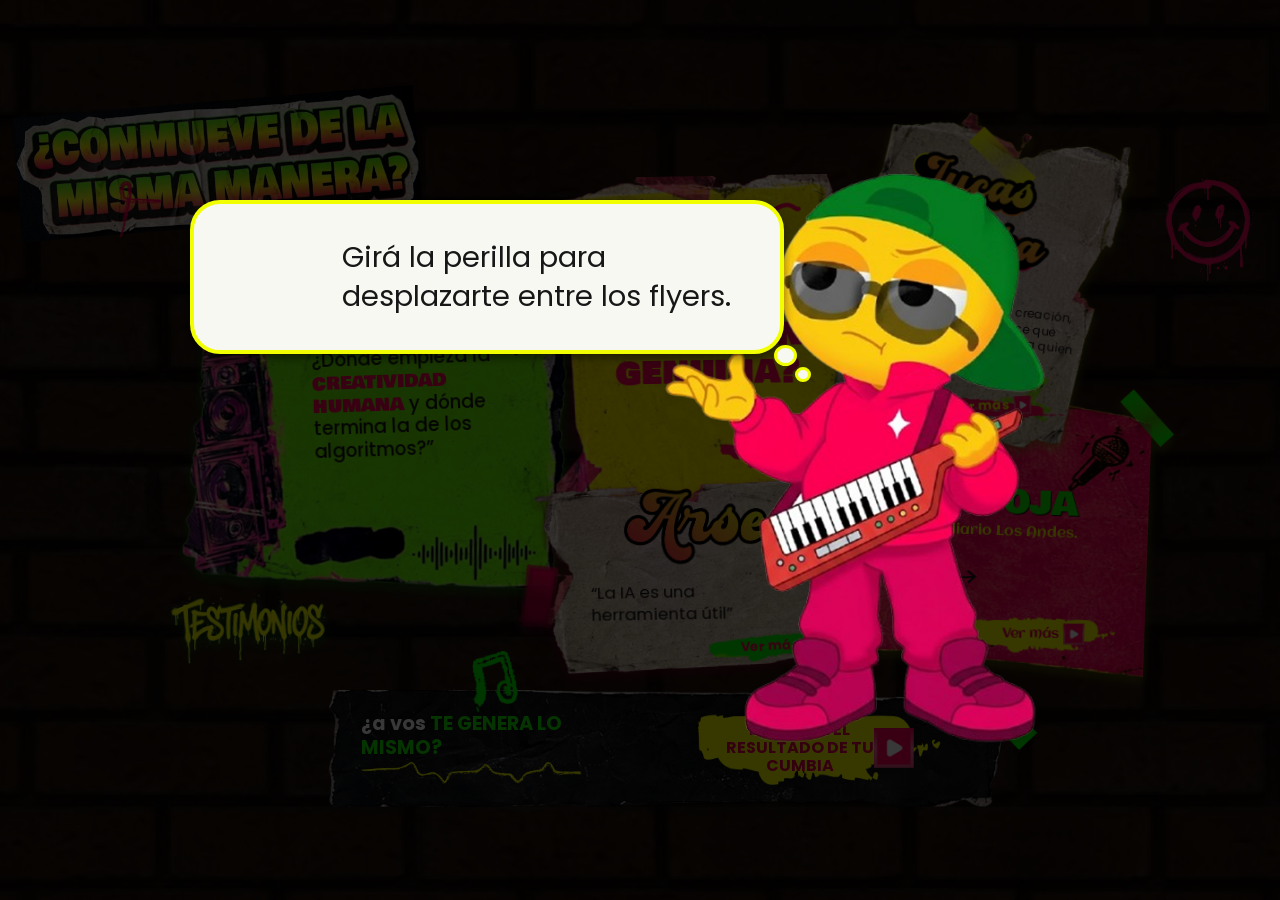
==== entrevistas.html @ f32a1027 "Update entrevistas.html" ====
<!DOCTYPE html>
<html lang="es">
<head>
    <meta charset="UTF-8">
    <meta name="viewport" content="width=device-width, initial-scale=1.0">
    <meta name="theme-color" content="#181413">
    <title>¿Conmueve de la misma manera? | Cumbia e IA</title>
    <link rel="preconnect" href="https://fonts.googleapis.com">
    <link rel="preconnect" href="https://fonts.gstatic.com" crossorigin>
    <link href="https://fonts.googleapis.com/css2?family=Aclonica&family=Bowlby+One&family=Bowlby+One+SC&family=Lobster&family=Poppins:wght@400;500;700&display=swap" rel="stylesheet">
    <link rel="stylesheet" href="entrevista.css?v=3">
</head>
<body>
    <main class="interviews">
        <header class="interviews__header">
            <img
                class="interviews__title"
                src="imagenes/titulo%20final.png"
                alt="¿Conmueve de la misma manera?"
            >
        </header>

        <section class="collage" aria-label="Testimonios y preguntas sobre la música creada con inteligencia artificial">
            <article class="paper paper--green">
                <h2 class="paper__eyebrow"><img class="paper__eyebrow-img" src="imagenes/testimonios.png" alt="Testimonios"></h2>
                <p class="paper__quote">
                    ¿Dónde empieza la <strong>creatividad humana</strong> y dónde termina la de los algoritmos?”
                </p>
            </article>

            <article class="paper paper--yellow" role="button" tabindex="0" aria-haspopup="dialog" aria-label="¿Emoción genuina?: ver más" data-perfil="perfil-emocion">
                <h2>¿Emoción genuina?</h2>
                <svg class="paper__squiggle" viewBox="0 0 220 24" preserveAspectRatio="none" aria-hidden="true"><path d="M3 15 C25 4 40 22 62 12 S100 6 120 14 S170 20 190 9 S212 12 217 10" fill="none" stroke="#ff0054" stroke-width="5" stroke-linecap="round"/><path d="M30 21 C80 16 130 22 180 17" fill="none" stroke="#ff0054" stroke-width="2.2" stroke-linecap="round" opacity=".75"/></svg>
                <span class="paper__tag">Ver más<img class="paper__tag-icon" src="imagenes/playok.png" alt=""></span>
            </article>

            <article class="paper paper--lucas" role="button" tabindex="0" aria-haspopup="dialog" aria-label="Lucas Murúa: ver más" data-perfil="perfil-lucas">
                <h2 class="paper__name"><img class="paper__name-img paper__name-img--lucas" src="imagenes/lucas%20murua.png" alt="Lucas Murúa"></h2>
                <p>
                    “La IA democratiza la creación, pero la sobreoferta hace que
                    valoremos mucho más a quien graba de verdad.”
                </p>
                <span class="paper__tag">Ver más<img class="paper__tag-icon" src="imagenes/playok.png" alt=""></span>
            </article>

            <article class="paper paper--pink" role="button" tabindex="0" aria-haspopup="dialog" aria-label="Paradoja: ver más" data-perfil="perfil-paradoja">
                <h2>paradoja</h2>
                <p>Según el diario <strong>Los Andes</strong>.</p>
                <svg class="paper__arrow" viewBox="0 0 60 22" aria-hidden="true"><path d="M2 12 C18 8 38 14 56 10 M47 3 L57 10 L48 18" fill="none" stroke="#111" stroke-width="2.6" stroke-linecap="round" stroke-linejoin="round"/></svg>
                <span class="paper__tag">Ver más<img class="paper__tag-icon" src="imagenes/playok.png" alt=""></span>
            </article>

            <article class="paper paper--arse" role="button" tabindex="0" aria-haspopup="dialog" aria-label="Arse: ver más" data-perfil="perfil-arse">
                <h2 class="paper__name"><img class="paper__name-img paper__name-img--arse" src="imagenes/arse.png" alt="Arse"></h2>
                <p>
                    “La IA es una herramienta útil”
                </p>
                <span class="paper__tag">Ver más<img class="paper__tag-icon" src="imagenes/playok.png" alt=""></span>
            </article>

            <img class="collage__doodle collage__doodle--ribbon" src="imagenes/mo%C3%B1o.png" alt="" aria-hidden="true">
            <img class="collage__doodle collage__doodle--star" src="imagenes/estrella%20entrevista.png" alt="" aria-hidden="true">
            <img class="collage__doodle collage__doodle--note" src="imagenes/musica.png" alt="" aria-hidden="true">
            <img class="collage__doodle collage__doodle--smile" src="imagenes/caritafeliz.png" alt="" aria-hidden="true">
        </section>

        <footer class="interviews__footer">
            <div class="interviews__prompt">
                <p class="interviews__question">
                    <span>¿A vos </span><span class="interviews__question-highlight">te genera lo mismo?</span>
                </p>
                <img class="interviews__line" src="imagenes/linea%20banner.png" alt="" aria-hidden="true">
            </div>
            <a class="interviews__listen" href="resultadocancion.html" aria-label="Escuchá el resultado de tu cumbia">
                Escuchá el resultado de tu cumbia
                <img class="interviews__listen-icon" src="imagenes/playok.png" alt="">
            </a>
        </footer>
    </main>

    <!-- Perfiles que se abren al apretar los carteles blancos -->
    <dialog class="profile profile--arse" id="perfil-arse" aria-labelledby="perfil-arse-titulo">
        <div class="profile__paper">
            <button class="profile__close" type="button" aria-label="Cerrar">✕</button>
            <svg class="profile__star" viewBox="0 0 150 150" aria-hidden="true"><path d="M76 6 L96 56 L146 60 L106 92 L122 144 L76 114 L30 144 L46 92 L4 60 L56 56 Z" fill="none" stroke="#5bff00" stroke-width="7" stroke-linejoin="round" stroke-linecap="round"/></svg>
            <header class="profile__head">
                <h2 id="perfil-arse-titulo"><svg class="profile__name" viewBox="0 0 380 150" role="img" aria-label="Arse">
                        <defs><linearGradient id="grad-arse" x1="0" y1="0" x2="1" y2="0"><stop offset="0" stop-color="#ff0054"/><stop offset=".5" stop-color="#ff7a1a"/><stop offset="1" stop-color="#ffe600"/></linearGradient></defs>
                        <g font-family="Lobster, cursive" font-size="128" text-anchor="middle" stroke-linejoin="round" stroke-linecap="round">
                            <text x="190" y="112" fill="#ff0054" stroke="#ff0054" stroke-width="28" transform="translate(0 4)">Arse</text>
                            <text x="190" y="112" fill="#111" stroke="#111" stroke-width="19">Arse</text>
                            <text x="190" y="112" fill="url(#grad-arse)">Arse</text>
                        </g>
                    </svg></h2>
                <span class="profile__tag">Productor de Khea</span>
            </header>
            <blockquote class="profile__quote">
                Si le pedís todo íntegro a la IA, es bastante<br class="profile__br"> difícil [...] pierde como alma en un punto
            </blockquote>
            <div class="profile__row">
                <figure class="profile__photo">
                    <img src="imagenes/productor_khea.png" alt="Arse, productor de Khea">
                </figure>
                <div class="profile__text">
                    <p>Arse considera que la IA es una <mark>herramienta útil</mark>, especialmente para explorar ideas y facilitar la comunicación entre artistas y productores.</p>
                    <p>También reconoce que una canción generada con IA puede emocionar, aunque lograrlo resulta <mark>más difícil</mark> cuando tanto la letra como la música se crean automáticamente.</p>
                </div>
            </div>
            <svg class="profile__line" viewBox="0 0 560 16" preserveAspectRatio="none" aria-hidden="true"><path d="M3 9 C70 3 130 13 210 7 S350 3 430 9 S520 6 557 5" fill="none" stroke="#ff0054" stroke-width="4.5" stroke-linecap="round"/><path d="M40 12 C150 8 260 14 380 10" fill="none" stroke="#ff0054" stroke-width="2" stroke-linecap="round" opacity=".7"/></svg>
            <p class="profile__closing">
                La intervención humana puede <strong class="profile__accent profile__accent--lg">marcar una diferencia:</strong>
                una letra escrita por una persona o una producción musical trabajada por alguien puede aportar aquello que hace que una canción conecte con quien la escucha.
            </p>
        </div>
    </dialog>

    <dialog class="profile profile--lucas" id="perfil-lucas" aria-labelledby="perfil-lucas-titulo">
        <div class="profile__paper">
            <button class="profile__close" type="button" aria-label="Cerrar">✕</button>
            <svg class="profile__star" viewBox="0 0 150 150" aria-hidden="true"><path d="M76 6 L96 56 L146 60 L106 92 L122 144 L76 114 L30 144 L46 92 L4 60 L56 56 Z" fill="none" stroke="#5bff00" stroke-width="7" stroke-linejoin="round" stroke-linecap="round"/></svg>
            <header class="profile__head">
                <h2 id="perfil-lucas-titulo"><svg class="profile__name" viewBox="0 0 780 150" role="img" aria-label="Lucas Murúa">
                        <defs><linearGradient id="grad-lucas" x1="0" y1="0" x2="1" y2="0"><stop offset="0" stop-color="#ff0054"/><stop offset=".5" stop-color="#ff7a1a"/><stop offset="1" stop-color="#ffe600"/></linearGradient></defs>
                        <g font-family="Lobster, cursive" font-size="116" text-anchor="middle" stroke-linejoin="round" stroke-linecap="round">
                            <text x="390" y="112" fill="#ff0054" stroke="#ff0054" stroke-width="28" transform="translate(0 4)">Lucas Murúa</text>
                            <text x="390" y="112" fill="#111" stroke="#111" stroke-width="19">Lucas Murúa</text>
                            <text x="390" y="112" fill="url(#grad-lucas)">Lucas Murúa</text>
                        </g>
                    </svg></h2>
                <span class="profile__tag">Productor de K4OS</span>
            </header>
            <blockquote class="profile__quote">
                Se debe usar como una herramienta<br class="profile__br"> y no como un reemplazo de nada.
            </blockquote>
            <div class="profile__row">
                <figure class="profile__photo">
                    <img src="imagenes/productorkoas.png" alt="Lucas Murúa, productor de K4OS">
                </figure>
                <div class="profile__text">
                    <p>Para Lucas, la IA puede facilitar la <mark>creación musical,</mark> pero todavía presenta <mark>patrones repetitivos</mark> que dificultan reproducir la singularidad humana.</p>
                    <p>Aunque democratiza el acceso a la producción, también puede generar una sobreoferta de canciones y hacer que se valore menos el trabajo detrás de cada producción.</p>
                </div>
            </div>
            <svg class="profile__line" viewBox="0 0 560 16" preserveAspectRatio="none" aria-hidden="true"><path d="M3 9 C70 3 130 13 210 7 S350 3 430 9 S520 6 557 5" fill="none" stroke="#ff0054" stroke-width="4.5" stroke-linecap="round"/><path d="M40 12 C150 8 260 14 380 10" fill="none" stroke="#ff0054" stroke-width="2" stroke-linecap="round" opacity=".7"/></svg>
            <p class="profile__closing">
                Lucas considera que las personas podrían volver a valorar lo artesanal: las voces, los instrumentos y el trabajo de quienes participan en la creación de una canción.
                La IA puede reproducir los rasgos sonoros de la cumbia, pero
                <strong class="profile__accent">¿alcanza con imitar un estilo para transmitir todo lo que hay detrás de él?</strong>
            </p>
        </div>
    </dialog>
    <dialog class="profile profile--emocion" id="perfil-emocion" aria-labelledby="perfil-emocion-titulo">
        <div class="profile__paper">
            <button class="profile__close" type="button" aria-label="Cerrar">✕</button>
            <figure class="profile__cutout">
                <img class="profile__cutout-pink" src="imagenes/manuel_cullen_rosa.png" alt="" aria-hidden="true">
                <img class="profile__cutout-photo" src="imagenes/manuel_cullen.png" alt="Manuel Cullen, delegado en ATE Cultura">
            </figure>
            <h2 class="profile__title" id="perfil-emocion-titulo">Manuel<br>Cullen</h2>
            <p class="profile__role">Delegado en ATE Cultura</p>
            <p class="profile__copy profile__copy--one">
                Aunque la IA puede imitar<br>
                estructuras musicales, él sugiere<br>
                que la <strong class="profile__pink">emoción genuina</strong> suele<br>
                estar ligada a la <span class="profile__underline">creación humana</span>
            </p>
            <p class="profile__copy profile__copy--two">
                El mismo, destaca una revalorización<br>
                significativa de la <strong class="profile__pink">música en vivo</strong>, ya<br>
                que representa un espacio donde la<br>
                inteligencia artificial <strong class="profile__no">NO</strong> puede competir.
            </p>
        </div>
    </dialog>

    <dialog class="profile profile--paradoja" id="perfil-paradoja" aria-labelledby="perfil-paradoja-titulo">
        <div class="profile__paper">
            <button class="profile__close" type="button" aria-label="Cerrar">✕</button>
            <h2 class="profile__title" id="perfil-paradoja-titulo">Los Andes</h2>
            <p class="profile__role"><em>Diario,</em> <strong>fundado en 1883 en Mendoza</strong></p>
            <p class="profile__copy profile__copy--one">
                Aunque la IA facilita<br>
                crear música, ya hay<br>
                <strong>más personas produciéndola</strong> que<br>
                oyentes interesados en descubrirla.
            </p>
            <p class="profile__copy profile__copy--two">
                Esto podría saturar las plataformas<br>
                con canciones <strong>pensadas para el<br>
                consumo rápido.</strong> Nunca hubo tanta<br>
                música disponible<br>
                y tan difícil fue encontrar<br>
                algo verdaderamente<br>
                personal.
            </p>
        </div>
    </dialog>

    <aside class="interviews-tutorial" id="interviews-tutorial" role="status" aria-live="polite">
        <div class="interviews-tutorial__content">
            <div class="interviews-tutorial__message">
                <img class="interviews-tutorial__knob" src="imagenes/perilla-tutorial.svg" alt="">
                <p>Girá la perilla para desplazarte entre los flyers.</p>
            </div>
            <img class="interviews-tutorial__character" src="imagenes/muneco%20tutorial%20nucleo1.png" alt="">
        </div>
    </aside>

      <script src="musica-fondo.js" defer></script>
      <script src="serial.js" defer></script>
    <script>
        // El botón del Arduino (ENTER) actúa como el botón "Escuchá el resultado de tu cumbia"
        const botonEscuchar = document.querySelector(".interviews__listen");
        botonEscuchar.href += window.location.search;

       // Potenciómetro: recorre las opciones. Botón play (ENTER): selecciona la resaltada
const opciones = [
    document.querySelector(".paper--yellow"),
    document.querySelector(".paper--lucas"),
    document.querySelector(".paper--pink"),
    document.querySelector(".paper--arse"),
    botonEscuchar
];
let opcionActual = -1;

function resaltar(indice) {
    opciones.forEach((el, i) => {
        // el botón del banner ya usa .is-active; los carteles usan .is-selected
        el.classList.toggle(el === botonEscuchar ? "is-active" : "is-selected", i === indice);
    });
    opcionActual = indice;
}

const perfilAbierto = () => document.querySelector("dialog.profile[open]");

// Tutorial inicial: mientras se ve, la perilla y el botón no hacen nada
const tutorial = document.querySelector("#interviews-tutorial");
const tutorialTerminado = () => tutorial.classList.contains("is-dismissed");
window.setTimeout(() => {
    tutorial.classList.add("is-dismissed");
    tutorial.setAttribute("aria-hidden", "true");
}, 6000);

document.addEventListener("potenciometro", (e) => {
    if (!tutorialTerminado()) return;
    if (perfilAbierto()) return; // con un perfil abierto el pote no hace nada
    const valor = e.detail;
    const ancho = 1024 / opciones.length;
    const zona = Math.min(opciones.length - 1, Math.floor(valor / ancho));

    if (opcionActual === -1) {
        resaltar(zona);
        return;
    }
    // Margen extra para que no parpadee entre dos opciones en el borde
    const centro = (opcionActual + 0.5) * ancho;
    if (Math.abs(valor - centro) > ancho / 2 + 20) resaltar(zona);
});

document.addEventListener("boton-arduino", () => {
    if (!tutorialTerminado()) return;
    const abierto = perfilAbierto();
    if (abierto) {
        abierto.close();
        return;
    }
    if (opcionActual === -1) return; // todavía no giró el pote

    const elegido = opciones[opcionActual];
    if (elegido === botonEscuchar) {
        setTimeout(() => {
            window.location.href = botonEscuchar.href;
        }, 300);
    } else {
        elegido.click(); // abre el perfil igual que un clic
    }
});

        // Al apretar los carteles blancos (Lucas y Arse) se abre su perfil completo
        document.querySelectorAll("[data-perfil]").forEach((cartel) => {
            const perfil = document.getElementById(cartel.dataset.perfil);
            const abrir = () => perfil.showModal();

            cartel.addEventListener("click", abrir);
            cartel.addEventListener("keydown", (e) => {
                if (e.key === "Enter" || e.key === " ") {
                    e.preventDefault();
                    abrir();
                }
            });
        });

        document.querySelectorAll("dialog.profile").forEach((perfil) => {
            // cerrar con la ✕ o tocando afuera del papel (Esc cierra solo)
            perfil.querySelector(".profile__close").addEventListener("click", () => perfil.close());
            perfil.addEventListener("click", (e) => {
                if (e.target === perfil) perfil.close();
            });
        });
    </script>
</body>
</html>
---- entrevista.css ----
/* Base y fondo de ladrillo */
:root {
    color-scheme: dark;
    font-family: "Poppins", Arial, sans-serif;
    background: #181413;
    color: #171313;
    font-synthesis: none;
    text-rendering: optimizeLegibility;
}

* {
    box-sizing: border-box;
}

body {
    display: grid;
    place-items: center;
    min-width: 320px;
    min-height: 100svh;
    margin: 0;
    overflow-x: hidden;
    background:
        linear-gradient(rgb(0 0 0 / 76%), rgb(0 0 0 / 76%)),
        url("imagenes/fondo%20entrevistas.png") center / cover fixed;
}

/*
  Escenario horizontal de 1100 x 640 "u".
  Todo se mide en u, y u se calcula con el ancho Y el alto de la ventana,
  así la página completa entra en una sola pantalla sin hacer scroll.
*/
:root {
    --u0: min(calc((100vw - 24px) / 1100), calc(100svh / 640), 1.7px);
    --u: var(--u0);
}

.interviews {
    position: relative;
    width: calc(var(--u) * 1100);
    height: calc(var(--u) * 640);
    margin: 0;
    padding: 0;
}

.interviews__header {
    position: absolute;
    left: 0;
    top: 0;
    margin: 0;
}

.interviews__title {
    display: block;
    width: calc(var(--u) * 360);
    height: auto;
}

/* Collage de testimonios en papeles ilustrados */
.collage {
    position: absolute;
    inset: 0;
}

/* En escritorio el collage se mide en una unidad 12% más chica, así toda la
   composición (carteles pegados) entra en la pantalla junto al banner. */
@media (min-width: 701px) {
    .collage {
        --u: calc(var(--u0) * 0.84);
    }
}

.paper {
    position: absolute;
    display: flex;
    flex-direction: column;
    min-width: 0;
    background-position: center;
    background-repeat: no-repeat;
    background-size: 100% 100%;
    filter: drop-shadow(0 5px 5px rgb(0 0 0 / 35%));
}

.paper h2 {
    margin: 0 0 calc(var(--u) * 8);
    font-family: "Bowlby One SC", Impact, sans-serif;
    font-size: calc(var(--u) * 25);
    font-weight: 400;
    line-height: 1.05;
}

.paper p {
    margin: 0 0 calc(var(--u) * 8);
    font-size: calc(var(--u) * 15);
    font-weight: 400;
    line-height: 1.3;
}

.paper p:last-child {
    margin-bottom: 0;
}

.paper strong {
    font-weight: 400;
}

/* Cintas adhesivas (pseudo-elementos, no tocan el HTML) */
.paper::before,
.paper::after {
    content: none;
    position: absolute;
    background-repeat: no-repeat;
    background-size: 100% 100%;
    pointer-events: none;
}

/* Verde: testimonios */
.paper--green {
    z-index: 1;
    left: calc(var(--u) * 142);
    top: calc(var(--u) * 175);
    width: calc(var(--u) * 480);
    height: calc(var(--u) * 385);
    padding: calc(var(--u) * 100) calc(var(--u) * 74) calc(var(--u) * 81) calc(var(--u) * 173);
    background-image: url("imagenes/papel%20verde.png");
    transform: rotate(-2deg);
}

.paper--green .paper__quote {
    font-size: calc(var(--u) * 19.5);
    font-weight: 500;
    line-height: 1.22;
    color: #151515;
}

.paper--green strong {
    font-family: "Bowlby One SC", Impact, sans-serif;
    color: #ff0054;
    text-transform: uppercase;
    font-size: 0.95em;
}

.paper--green .paper__eyebrow {
    position: absolute;
    top: calc(var(--u) * 335);
    left: calc(var(--u) * 4);
    margin: 0;
    line-height: 0;
    transform: rotate(-2deg);
    transform-origin: left top;
}

.paper__eyebrow-img {
    display: block;
    width: calc(var(--u) * 185);
    max-width: none;
    height: auto;
}

/* Amarillo: emoción genuina */
.paper--yellow {
    z-index: 2;
    left: calc(var(--u) * 565);
    top: calc(var(--u) * 95);
    width: calc(var(--u) * 320);
    height: calc(var(--u) * 370);
    padding: calc(var(--u) * 46) calc(var(--u) * 38) calc(var(--u) * 20) calc(var(--u) * 32);
    background-image: url("imagenes/papel%20amarrillo.png");
    transform: rotate(-1deg);
}

.paper--yellow h2 {
    color: #ff0054;
    font-size: calc(var(--u) * 29);
}

.paper--yellow p {
    font-size: calc(var(--u) * 16.5);
    font-weight: 500;
    color: #151515;
}

/* Gris: Lucas Murúa */
.paper--lucas {
    z-index: 3;
    left: calc(var(--u) * 10);
    top: calc(var(--u) * 300);
    width: calc(var(--u) * 340);
    height: calc(var(--u) * 305);
    align-items: center;
    padding: calc(var(--u) * 53) calc(var(--u) * 65) calc(var(--u) * 38) calc(var(--u) * 71);
    background-image: url("imagenes/papel%20blanco.png");
    text-align: center;
    transform: rotate(-4deg);
}

.paper--lucas::before {
    content: "";
    top: calc(var(--u) * 9);
    left: calc(var(--u) * 228);
    width: calc(var(--u) * 70);
    height: calc(var(--u) * 70);
    background-image: url("imagenes/pegatina%20amarrilla.png");
}

.paper--lucas p {
    font-size: calc(var(--u) * 14);
    line-height: 1.25;
    color: #151515;
    transform: rotate(8deg);
    transform-origin: center;
}

/* Nombres ilustrados (imágenes con letra cursiva anaranjada) */
.paper .paper__name {
    margin: 0 0 calc(var(--u) * 6);
    line-height: 0;
    text-align: center;
}

.paper__name-img {
    display: block;
    max-width: none;
    height: auto;
    margin-inline: auto;
}

.paper__name-img--lucas {
    width: calc(var(--u) * 157);
    margin-top: calc(var(--u) * -14);
    margin-bottom: calc(var(--u) * -9);
}

.paper__name-img--arse {
    width: calc(var(--u) * 240);
    margin-top: calc(var(--u) * -7);
    margin-bottom: calc(var(--u) * -32);
}

/* Etiqueta verde ("Ver más") */
.paper__tag {
    align-self: center;
    margin-top: auto;
    display: flex;
    align-items: center;
    justify-content: center;
    gap: calc(var(--u) * 4);
    width: calc(var(--u) * 112);
    aspect-ratio: 135 / 41;
    padding: 0 0 calc(var(--u) * 2);
    background: url("[data-uri]") center / 100% 100% no-repeat;
    color: #f1ff00;
    font-size: calc(var(--u) * 11.5);
    font-weight: 700;
    line-height: 1;
    white-space: nowrap;
    transform: rotate(-2deg);
}

.paper__tag-icon {
    display: block;
    width: calc(var(--u) * 18);
    height: auto;
}

/* Lucas: pincelada rosa */
.paper--lucas .paper__tag {
    background-image: url("[data-uri]");
    color: #f1ff00;
    width: calc(var(--u) * 128);
    font-size: calc(var(--u) * 13);
}

/* Arse: pincelada verde */
.paper--arse .paper__tag {
    width: calc(var(--u) * 172);
    aspect-ratio: 139 / 29;
    background-image: url("[data-uri]");
    color: #ff0054;
    font-size: calc(var(--u) * 13);
}

/* Rosa: la paradoja */
.paper--pink {
    z-index: 2;
    left: calc(var(--u) * 870);
    top: calc(var(--u) * 270);
    width: calc(var(--u) * 315);
    height: calc(var(--u) * 355);
    padding: calc(var(--u) * 52) calc(var(--u) * 31) calc(var(--u) * 35) calc(var(--u) * 31);
    background-image: url("imagenes/papel%20rosa.png");
    color: #f1ff00;
    font-family: "Aclonica", sans-serif;
    font-weight: 400;
    transform: rotate(2deg);
}

.paper--pink::before {
    content: "";
    top: calc(var(--u) * 14);
    right: calc(var(--u) * -24);
    width: calc(var(--u) * 58);
    height: calc(var(--u) * 58);
    background-image: url("imagenes/pegatina%20verde.png");
}

.paper--pink h2 {
    margin-bottom: calc(var(--u) * 4);
    color: #16ed00;
    font-size: calc(var(--u) * 26);
    white-space: nowrap;
    text-transform: uppercase;
    text-shadow: calc(var(--u) * 1.5) calc(var(--u) * 1.5) #111;
}

.paper--pink p {
    margin-bottom: calc(var(--u) * 6);
    font-size: calc(var(--u) * 16);
    line-height: 1.22;
}

/* Gris ancho: Arse */
.paper--arse {
    z-index: 3;
    left: calc(var(--u) * 540);
    top: calc(var(--u) * 405);
    width: calc(var(--u) * 356);
    height: calc(var(--u) * 225);
    align-items: center;
    padding: calc(var(--u) * 28) calc(var(--u) * 70) calc(var(--u) * 36);
    background-image: url("imagenes/fondo%20entrevista.png");
    text-align: center;
    transform: rotate(-1deg);
}

.paper--arse::before,
.paper--arse::after {
    content: "";
    width: calc(var(--u) * 30);
    height: calc(var(--u) * 48);
    background-image: url("imagenes/pegatina%20rosa.png");
}

.paper--arse::before {
    left: calc(var(--u) * 3);
    top: calc(var(--u) * 80);
    transform: rotate(-8deg);
}

.paper--arse::after {
    right: calc(var(--u) * 9);
    bottom: calc(var(--u) * 16);
    transform: rotate(40deg);
}

.paper--arse p {
    font-size: calc(var(--u) * 15.5);
    color: #151515;
}

/* Garabatos decorativos */
.collage__doodle {
    position: absolute;
    z-index: 4;
    height: auto;
    pointer-events: none;
}

.collage__doodle--ribbon {
    left: calc(var(--u) * 112);
    top: calc(var(--u) * 100);
    width: calc(var(--u) * 44);
}

.collage__doodle--star {
    left: calc(var(--u) * 477);
    top: calc(var(--u) * 120);
    width: calc(var(--u) * 58);
}

.collage__doodle--note {
    left: calc(var(--u) * 480);
    top: calc(var(--u) * 590);
    width: calc(var(--u) * 48);
}

.collage__doodle--smile {
    left: calc(var(--u) * 1200);
    top: calc(var(--u) * 95);
    width: calc(var(--u) * 96);
}

/* Llamado a escuchar la cumbia y enlace para volver */
.interviews__footer {
    position: absolute;
    left: calc(var(--u) * 270);
    top: calc(var(--u) * 530);
    display: flex;
    align-items: center;
    justify-content: space-between;
    gap: calc(var(--u) * 30);
    width: calc(var(--u) * 610);
    aspect-ratio: 817 / 137;
    margin: 0;
    padding: 0 calc(var(--u) * 66) 0 calc(var(--u) * 36);
    background: url("imagenes/banner%20entrevista.png") center / 100% 100% no-repeat;
    color: #fff;
}

.interviews__footer::after {
    content: "";
    position: absolute;
    top: -14%;
    right: -3%;
    width: 11%;
    aspect-ratio: 1;
    background: url("imagenes/pegatina%20verde.png") center / 100% 100% no-repeat;
    pointer-events: none;
}

.interviews__question {
    margin: 0;
    font-family: "Poppins", Arial, sans-serif;
    font-size: calc(var(--u) * 17);
    font-weight: 700;
    line-height: 1.2;
    text-transform: uppercase;
}

.interviews__question > span:first-child {
    text-transform: lowercase;
}

.interviews__prompt {
    flex: 0 0 38%;
}

.interviews__line {
    display: block;
    width: 100%;
    height: auto;
    margin-top: calc(var(--u) * 3);
}

.interviews__question-highlight {
    color: #16ed00;
}

.interviews__listen {
    display: inline-flex;
    flex: 0 0 42%;
    align-items: center;
    justify-content: center;
    min-height: calc(var(--u) * 58);
    padding: calc(var(--u) * 8) calc(var(--u) * 24);
    background: url("imagenes/nube%20amarrilla.png") center / 100% 100% no-repeat;
    color: #ed004c;
    font-family: "Poppins", Arial, sans-serif;
    font-size: calc(var(--u) * 14);
    font-weight: 700;
    line-height: 1.15;
    text-align: center;
    text-decoration: none;
    text-transform: uppercase;
    transition: transform 150ms ease, filter 150ms ease;
}

.interviews__listen-icon {
    display: block;
    width: calc(var(--u) * 35);
    height: auto;
    left: calc(var(--u) * -8);
}

.interviews__listen:hover,
.interviews__listen:focus-visible {
    background-image: url("imagenes/nube%20rosa.png");
    color: #fff200;
    filter: brightness(1.08);
    transform: scale(1.04);
}

.interviews__listen:active {
    background-image: url("imagenes/nube%20rosa.png");
}

.interviews__listen:focus-visible,
.interviews__navigation a:focus-visible {
    outline: 3px solid #fff;
    outline-offset: 4px;
}

.interviews__navigation {
    margin-top: 18px;
    text-align: center;
}

.interviews__navigation a {
    color: #fff;
    font-size: 0.85rem;
    text-decoration-color: #16ed00;
    text-underline-offset: 4px;
}

/*
  Efecto "foco": al pasar el mouse por un cartel (o por el botón del banner)
  ese cartel se ve a todo color, con brillo y un poquito más grande, y los demás
  quedan oscurecidos (sin perder el color). La estructura pegada del collage no cambia.
  El botón del Arduino activa el mismo efecto con la clase .is-active.

  Todos los filtros usan la MISMA lista de funciones, así la transición es suave.
*/
.paper {
    --glow-color: transparent;
    --glow-size: 0;
    --dim: 1;
    --lift: 1;
    z-index: var(--z, 1);
    scale: calc(var(--lift) * var(--grow, 1));
    filter:
        drop-shadow(0 5px 5px rgb(0 0 0 / 35%))
        drop-shadow(0 0 calc(var(--u) * var(--glow-size)) var(--glow-color))
        brightness(var(--dim))
        saturate(1);
    transition: filter 220ms ease, scale 220ms ease;
}

.interviews__footer {
    transition: filter 220ms ease;
}

/* Cada cartel guarda su capa original y su color de brillo */
.paper--green  { --z: 1; --glow-color: rgb(22 237 0 / 85%); }
.paper--yellow { --z: 2; }
.paper--pink   { --z: 2; }
.paper--lucas  { --z: 3; --glow-color: rgb(240 255 0 / 90%); }
.paper--arse   { --z: 3; --glow-color: rgb(255 0 84 / 85%); }

/* Estado "enfocado": a todo color + brillo + un poco más grande, por encima de los demás */

.paper:not(.paper--green):is(:hover, :focus-visible, .is-selected) {
    z-index: 6;
    --glow-size: 16;
    --lift: 1.03;
    --dim: 1.05;
    outline: none;
}

/* Estado "apagado": se oscurece pero conserva el color */
.interviews:has(.paper:not(.paper--green):is(:hover, :focus-visible, .is-selected)) .paper:not(:is(:hover, :focus-visible, .is-selected)),
.interviews:has(.paper:not(.paper--green):is(:hover, :focus-visible, .is-selected)) .paper--green,
.interviews:has(.interviews__listen.is-active) .paper {
    --glow-size: 0;
    --lift: 1;
    --dim: 0.42;
}

.interviews__listen.is-active {
    background-image: url("imagenes/nube%20rosa.png");
    color: #fff200;
    filter: brightness(1.08);
    transform: scale(1.04);
}

@media (hover: hover) {
    .interviews:has(.paper:not(.paper--green):hover) .interviews__footer {
        filter: brightness(0.42);
    }

    .interviews:has(.interviews__listen:hover) .paper {
        --glow-size: 0;
        --lift: 1;
        --dim: 0.42;
    }
}
.interviews:has(.paper.is-selected) .interviews__footer {
    filter: brightness(0.42);
}
/* ============================================================
   Perfiles ampliados: se abren al apretar Lucas Murúa o Arse
   (<dialog class="profile">). Se miden en la unidad --m.
   ============================================================ */
.paper--lucas,
.paper--arse {
    cursor: pointer;
}

.profile {
    --m: min(calc((100vw - 24px) / 840), calc((100svh - 24px) / 620), 1.7px);
    --fs: 16;
    position: fixed;
    inset: 0;
    width: 100%;
    height: 100%;
    max-width: none;
    max-height: none;
    margin: 0;
    padding: 0;
    border: 0;
    background: transparent;
    color: #151515;
    font-family: "Poppins", Arial, sans-serif;
    overflow: auto;
}

.profile[open] {
    display: grid;
    place-items: center;
}

.profile::backdrop {
    background: rgb(0 0 0 / 62%);
}

.profile--lucas {
    --fs: 15;
}

.profile__paper {
    position: relative;
    width: calc(var(--m) * 800);
    min-height: calc(var(--m) * 590);
    padding: calc(var(--m) * 54) calc(var(--m) * 98) calc(var(--m) * 56);
    background: url("imagenes/fondo%20entrevista.png") center / 100% 100% no-repeat;
    filter: drop-shadow(0 10px 22px rgb(0 0 0 / 55%));
    transform: rotate(-0.6deg);
    animation: profile-in 220ms ease-out;
}

/* Pegatinas rosas en los bordes */
.profile__paper::before,
.profile__paper::after {
    content: "";
    position: absolute;
    background: url("imagenes/pegatina%20rosa.png") center / 100% 100% no-repeat;
    pointer-events: none;
}

.profile__paper::before {
    left: calc(var(--m) * -14);
    top: calc(var(--m) * 330);
    width: calc(var(--m) * 40);
    height: calc(var(--m) * 64);
    transform: rotate(-8deg);
}

.profile__paper::after {
    right: calc(var(--m) * 26);
    bottom: calc(var(--m) * -16);
    width: calc(var(--m) * 40);
    height: calc(var(--m) * 64);
    transform: rotate(40deg);
}

.profile__star {
    position: absolute;
    top: calc(var(--m) * 4);
    right: calc(var(--m) * 72);
    width: calc(var(--m) * 110);
    height: auto;
    transform: rotate(14deg);
    pointer-events: none;
}

.profile--arse .profile__paper,
.profile--lucas .profile__paper {
    background-size: 140% 200%;
    background-position: left center;
}

@media (min-width: 701px) {
    .profile--arse .profile__paper,
    .profile--lucas .profile__paper {
        width: min(calc(var(--m) * 880), calc(100vw - 30px));
    }
}

.profile--arse .profile__star,
.profile--lucas .profile__star {
    display: none;
}

.profile__close {
    position: absolute;
    z-index: 3;
    top: calc(var(--m) * 20);
    right: calc(var(--m) * 26);
    display: grid;
    place-items: center;
    width: calc(var(--m) * 36);
    height: calc(var(--m) * 36);
    padding: 0;
    border: calc(var(--m) * 3) solid #151515;
    border-radius: 50%;
    background: #ff0054;
    color: #fff;
    font-family: "Poppins", Arial, sans-serif;
    font-size: calc(var(--m) * 16);
    font-weight: 700;
    line-height: 1;
    cursor: pointer;
    transition: transform 150ms ease, background 150ms ease;
}

.profile__close:hover,
.profile__close:focus-visible {
    background: #16ed00;
    color: #151515;
    transform: scale(1.1) rotate(8deg);
    outline: none;
}

/* Nombre ilustrado + etiqueta "Productor de ..." */
.profile__head {
    position: relative;
    display: flex;
    justify-content: center;
    margin: 0 0 calc(var(--m) * 16);
}

.profile__head h2 {
    margin: 0;
    line-height: 0;
}

.profile__name {
    display: block;
    height: auto;
    max-width: none;
    overflow: visible;
}

.profile--arse .profile__name {
    width: calc(var(--m) * 360);
}

.profile--lucas .profile__name {
    width: calc(var(--m) * 680);
    margin-inline: calc(var(--m) * -40);
}

.profile__tag {
    position: absolute;
    padding: calc(var(--m) * 1) calc(var(--m) * 9);
    background: #f1ff00;
    color: #e60047;
    font-size: calc(var(--m) * 14.5);
    font-weight: 700;
    line-height: 1.35;
    white-space: nowrap;
    transform: rotate(-1.5deg);
}

.profile--arse .profile__tag {
    right: 0;
    bottom: calc(var(--m) * 14);
}

.profile--lucas .profile__tag {
    right: calc(var(--m) * -40);
    bottom: calc(var(--m) * -10);
}

/* Cita con comillas rosas */
.profile__quote {
    position: relative;
    width: fit-content;
    max-width: 100%;
    margin: 0 auto calc(var(--m) * 16);
    font-size: calc(var(--m) * 19.5);
    font-style: italic;
    font-weight: 700;
    line-height: 1.25;
    text-align: center;
}

.profile--lucas .profile__quote {
    max-width: none;
    margin-top: calc(var(--m) * 22);
}

.profile--arse .profile__quote {
    max-width: none;
}

.profile__quote::before,
.profile__quote::after {
    position: absolute;
    color: #ff0054;
    font-size: calc(var(--m) * 50);
    font-style: italic;
    font-weight: 800;
    line-height: 1;
}

.profile__quote::before {
    content: "\201C";
    left: calc(var(--m) * -28);
    top: calc(var(--m) * -4);
}

.profile__quote::after {
    content: "\201D";
    right: calc(var(--m) * -28);
    bottom: calc(var(--m) * -30);
}

/* Foto redonda con aro rosa + texto */
.profile__row {
    display: flex;
    align-items: center;
    gap: calc(var(--m) * 26);
    margin-top: calc(var(--m) * 14);
}

.profile__photo {
    position: relative;
    flex: none;
    width: calc(var(--m) * 146);
    aspect-ratio: 1;
    margin: 0;
}

.profile__photo::before {
    content: "";
    position: absolute;
    left: calc(var(--m) * -7);
    bottom: calc(var(--m) * -7);
    width: 100%;
    height: 100%;
    border-radius: 50%;
    background: #ff0054;
}

.profile__photo img {
    position: relative;
    display: block;
    width: 100%;
    height: 100%;
    border-radius: 50%;
    object-fit: cover;
}

.profile__text {
    flex: 1;
    min-width: 0;
}

.profile__text p {
    margin: 0 0 calc(var(--m) * 16);
    font-size: calc(var(--m) * var(--fs));
    font-weight: 400;
    line-height: 1.4;
}

.profile__text p:last-child {
    margin-bottom: 0;
}

.profile mark {
    padding: 0 calc(var(--m) * 3);
    background: #f1ff00;
    color: #151515;
    font-weight: 600;
}

.profile__line {
    display: block;
    width: calc(var(--m) * 540);
    height: calc(var(--m) * 14);
    margin: calc(var(--m) * 18) auto calc(var(--m) * 16);
}

.profile__closing {
    margin: 0 calc(var(--m) * -18);
    font-size: calc(var(--m) * var(--fs));
    line-height: 1.5;
}

.profile__accent {
    color: #ff0054;
    font-weight: 600;
}

.profile__accent--lg {
    font-size: 1.4em;
    line-height: 1;
}

.profile--lucas .profile__accent {
    font-size: 1.12em;
    font-weight: 700;
}

@keyframes profile-in {
    from {
        opacity: 0;
        transform: scale(0.93) rotate(-1.4deg);
    }
}

/* Celular: el perfil ocupa el ancho y se desplaza hacia abajo */
@media (max-width: 700px) {
    .profile {
        --m: 1px;
        --fs: 15;
    }

    .profile[open] {
        display: block;
        padding: 14px 10px 30px;
    }

    .profile__paper {
        width: 100%;
        min-height: 0;
        padding: 64px 28px 54px;
        transform: none;
    }

    .profile--arse .profile__name {
        width: 240px;
    }

    .profile--lucas .profile__name {
        width: 100%;
        max-width: 420px;
        margin-inline: 0;
    }

    .profile__br {
        display: none;
    }

    .profile__tag {
        position: static;
        align-self: center;
    }

    .profile__head {
        flex-direction: column;
        align-items: center;
        gap: 8px;
    }

    .profile__quote,
    .profile--lucas .profile__quote,
    .profile--arse .profile__quote {
        max-width: 92%;
        font-size: 17px;
    }

    .profile__row {
        flex-direction: column;
        gap: 22px;
    }

    .profile__photo {
        width: 130px;
    }

    .profile__line {
        width: 100%;
    }

    .profile__closing {
        margin: 0;
    }

    .profile__star {
        width: 80px;
    }
}

@media (prefers-reduced-motion: reduce) {
    .profile__paper {
        animation: none;
    }
}

/* Orden vertical en pantallas angostas (celular): ahí sí se puede hacer scroll */
@media (max-width: 700px) {
    :root {
        --u: 1.5px;
    }

    body {
        display: block;
    }

    .interviews {
        width: auto;
        height: auto;
        padding: 22px 18px;
    }

    .interviews__header {
        position: static;
    }

    .interviews__title {
        width: min(88%, 430px);
        margin: 0 auto;
    }

    .collage {
        position: relative;
        inset: auto;
        display: grid;
        grid-template-columns: minmax(0, 1fr);
        gap: 12px;
        width: min(100%, 440px);
        margin: 0 auto;
    }

    .paper--green,
    .paper--yellow,
    .paper--lucas,
    .paper--pink,
    .paper--arse {
        position: relative;
        left: auto;
        top: auto;
        width: min(100%, 390px);
        height: auto;
        min-height: 250px;
        margin: 0 auto;
        padding: 46px 42px;
    }

    .paper--green {
        min-height: 280px;
        margin-bottom: 36px;
        padding: 94px 36px 35px 102px;
    }

    .paper--yellow {
        min-height: 330px;
        padding: 52px 42px;
    }

    .paper--pink {
        min-height: 310px;
        padding: 46px 48px;
    }

    .paper--lucas {
        min-height: 240px;
        padding: 66px 62px 40px;
    }

    .paper--lucas::before {
        top: -6px;
        left: auto;
        right: 36px;
    }

    .paper--arse {
        min-height: 240px;
        padding: 56px 56px 40px;
    }

    .paper h2 {
        font-size: clamp(1.35rem, 5.8vw, 1.8rem);
    }

    .paper p,
    .paper--green .paper__quote,
    .paper--yellow p,
    .paper--lucas p,
    .paper--pink p,
    .paper--arse p {
        font-size: clamp(0.85rem, 3.5vw, 1rem);
    }

    .paper__tag {
        font-size: 0.8rem;
    }

    .paper__name-img--lucas {
        width: 150px;
        margin-top: -12px;
        margin-bottom: -8px;
    }

    .paper__name-img--arse {
        width: 200px;
        margin-top: -6px;
        margin-bottom: -26px;
    }

    .paper--green .paper__eyebrow {
        top: auto;
        bottom: -34px;
        left: 8px;
    }

    .paper__eyebrow-img {
        width: 150px;
    }

    .collage__doodle--ribbon {
        top: 0;
        left: 4px;
        width: 30px;
    }

    .collage__doodle--star {
        top: 28%;
        left: auto;
        right: 0;
        width: 44px;
    }

    .collage__doodle--note {
        top: auto;
        bottom: 34%;
        left: 4px;
        width: 40px;
    }

    .collage__doodle--smile {
        top: 58%;
        left: auto;
        right: -4px;
        width: 60px;
    }

    .interviews__footer {
        position: relative;
        left: auto;
        top: auto;
        flex-direction: column;
        justify-content: center;
        gap: 12px;
        width: min(100%, 420px);
        aspect-ratio: auto;
        min-height: 140px;
        margin: 22px auto 0;
        padding: 32px 30px;
        text-align: center;
    }

    .interviews__question {
        max-width: 100%;
        font-size: 1.1rem;
    }

    .interviews__prompt {
        flex: none;
        width: min(100%, 280px);
    }

    .interviews__listen {
        flex: none;
        width: min(100%, 280px);
        min-height: 56px;
        font-size: 0.9rem;
    }
}

@media (prefers-reduced-motion: reduce) {
    .interviews__listen {
        transition: none;
    }
}

/* ============================================================
   Amarillo (¿Emoción genuina?) y rosa (Paradoja): solo título en el
   cartel y, al tocarlos, se abre su modal igual que Lucas y Arse.
   ============================================================ */
.paper--yellow,
.paper--pink {
    cursor: pointer;
}

.paper--yellow { --glow-color: rgb(255 0 84 / 85%); }
.paper--pink   { --glow-color: rgb(240 255 0 / 90%); }

.paper--yellow {
    justify-content: center;
    align-items: center;
    padding: calc(var(--u) * 30) calc(var(--u) * 36);
    text-align: center;
}

.paper--yellow h2 {
    position: absolute;
    top: 50%;
    left: 50%;
    width: calc(100% - var(--u) * 72);
    margin: 0;
    font-size: calc(var(--u) * 38);
    line-height: 1;
    text-align: center;
    transform: translate(-50%, -50%);
}

.paper--yellow .paper__tag {
    align-self: flex-end;
    margin-bottom: calc(var(--u) * 28);
}

.paper__squiggle {
    display: block;
    width: calc(var(--u) * 200);
    height: calc(var(--u) * 22);
    transform: rotate(-2deg);
}

.paper--pink {
    padding-top: calc(var(--u) * 138);
}

.paper--pink h2 {
    font-size: calc(var(--u) * 34);
}

.paper--pink p {
    font-size: calc(var(--u) * 15);
    margin-bottom: 0;
}

.paper__arrow {
    display: block;
    align-self: flex-start;
    margin: auto 0 0 calc(var(--u) * 62);
    width: calc(var(--u) * 46);
    height: auto;
}

.paper--pink .paper__tag {
    align-self: flex-end;
    width: calc(var(--u) * 150);
    aspect-ratio: 353 / 85;
    background-image: url("[data-uri]");
    color: #ed004c;
    font-size: calc(var(--u) * 14);
}

.paper--pink .paper__tag-icon {
    width: calc(var(--u) * 22);
}

@media (max-width: 700px) {
    .paper--yellow {
        padding: 52px 42px;
    }

    .paper--yellow h2,
    .paper--pink h2 {
        font-size: clamp(1.5rem, 7vw, 2rem);
    }

    .paper--pink {
        padding-top: 46px;
    }

    .paper__squiggle {
        width: 150px;
        height: 18px;
    }

    .paper__arrow {
        margin-top: 18px;
        width: 40px;
    }
}

/* ============================================================
   Cartel de Arse y de Lucas (compu): todo se coloca en % / u dentro
   del cartel, así la cita y el "Ver más" no se mueven ni se salen
   cuando cambia el tamaño de la ventana. En celular sigue el orden
   vertical de siempre.
   ============================================================ */
@media (min-width: 701px) {
    .paper--lucas,
    .paper--arse {
        padding: 0;
    }

    .paper--lucas .paper__name,
    .paper--arse .paper__name {
        position: absolute;
        left: 0;
        right: 0;
        margin: 0;
    }

    .paper--lucas .paper__name { top: calc(var(--u) * 26); }
    .paper--arse .paper__name  { top: calc(var(--u) * 16); }

    .paper--lucas .paper__name-img--lucas {
        width: calc(var(--u) * 180);
        margin: 0 auto;
    }

    .paper--arse .paper__name-img--arse {
        width: calc(var(--u) * 158);
        margin: 0 auto;
    }

    .paper--lucas p,
    .paper--arse p {
        position: absolute;
        margin: 0;
        max-width: none;
        text-align: left;
    }

    .paper--lucas p {
        left: 17%;
        top: 56%;
        width: 55%;
        font-size: calc(var(--u) * 11.5);
        line-height: 1.28;
    }

    .paper--arse p {
        left: 18%;
        top: 50%;
        width: 50%;
        font-size: calc(var(--u) * 17.5);
        line-height: 1.3;
    }

    .paper--lucas .paper__tag,
    .paper--arse .paper__tag {
        position: absolute;
        margin: 0;
    }

    .paper--lucas .paper__tag {
        left: 25%;
        top: 85%;
        width: calc(var(--u) * 140);
        aspect-ratio: 4.6 / 1;
        font-size: calc(var(--u) * 12.5);
    }

    .paper--arse .paper__tag {
        left: 52%;
        top: 75%;
        width: calc(var(--u) * 150);
        aspect-ratio: 5.4 / 1;
        color: #ff0054;
        font-size: calc(var(--u) * 13.5);
        background:
            url("[data-uri]") center / 100% 100% no-repeat,
            url("data:image/svg+xml,%3Csvg xmlns='http://www.w3.org/2000/svg' viewBox='0 0 100 20' preserveAspectRatio='none'%3E%3Cpath d='M3 11 C8 3 30 5 50 4 S92 3 97 9 S93 17 80 16 S30 18 10 17 S0 15 3 11Z' fill='%235bff00'/%3E%3C/svg%3E") center / 94% 78% no-repeat;
    }

    .paper--arse::before {
        left: calc(var(--u) * -14);
        top: calc(var(--u) * 92);
        width: calc(var(--u) * 46);
        height: calc(var(--u) * 68);
        transform: rotate(-4deg);
    }

    .paper--arse::after {
        right: auto;
        bottom: auto;
        left: calc(var(--u) * 304);
        top: calc(var(--u) * 164);
        width: calc(var(--u) * 46);
        height: calc(var(--u) * 68);
        transform: rotate(60deg);
    }
}

/* ============================================================
   Cartel de Lucas como en la referencia: papel más alto que ancho,
   nombre grande, cita debajo y "Ver más" rosa pegado abajo.
   El rosa baja un poco para que el cartel de Lucas lo pise apenas.
   ============================================================ */
@media (min-width: 701px) {
    .paper--lucas {
        left: calc(var(--u) * 881);
        top: calc(var(--u) * 8);
        width: calc(var(--u) * 280);
        height: calc(var(--u) * 360);
    }

    .paper--lucas::before {
        left: 46%;
        top: calc(var(--u) * -12);
        width: calc(var(--u) * 70);
        height: calc(var(--u) * 70);
    }

    .paper--lucas .paper__name {
        top: calc(var(--u) * 34);
    }

    .paper--lucas .paper__name-img--lucas {
        width: calc(var(--u) * 200);
    }

    .paper--lucas p {
        left: 15%;
        top: 55%;
        width: 72%;
        font-size: calc(var(--u) * 13.5);
        line-height: 1.3;
    }

    .paper--lucas .paper__tag {
        left: 27%;
        top: 83.5%;
        width: calc(var(--u) * 140);
        height: calc(var(--u) * 29);
        aspect-ratio: auto;
        font-size: calc(var(--u) * 13);
    }

    .paper--pink {
        top: calc(var(--u) * 335);
        height: calc(var(--u) * 290);
        padding-top: calc(var(--u) * 100);
    }
}

/* ============================================================
   Cartel de Lucas: el papel blanco (papel blanco.png) tiene margen
   transparente alrededor, así que la caja se agranda para que el PAPEL
   se vea más grande, y la cita/botón se ubican dentro del papel visible.
   La cita se inclina junto con el papel (hacia el mismo lado).
   ============================================================ */
@media (min-width: 701px) {
    .paper--lucas {
        left: calc(var(--u) * 800);
        top: calc(var(--u) * -3);
        width: calc(var(--u) * 400);
        height: calc(var(--u) * 410);
        transform: rotate(-1deg);
    }

    .paper--lucas::before {
        left: 50%;
        top: calc(var(--u) * 47);
        width: calc(var(--u) * 70);
        height: calc(var(--u) * 70);
    }

    .paper--lucas .paper__name {
        top: calc(var(--u) * 52);
    }

    .paper--lucas .paper__name-img--lucas {
        width: calc(var(--u) * 215);
    }

    .paper--lucas p {
        left: 27%;
        top: 52%;
        width: 54%;
        font-size: calc(var(--u) * 12.5);
        line-height: 1.3;
        transform: rotate(8deg);
        transform-origin: left top;
    }

    .paper--lucas .paper__tag {
        left: 36%;
        top: 79%;
        width: calc(var(--u) * 150);
        height: calc(var(--u) * 31);
        font-size: calc(var(--u) * 13.5);
    }

    .paper--pink {
        top: calc(var(--u) * 300);
        height: calc(var(--u) * 325);
        padding-top: calc(var(--u) * 118);
    }
}

/* ============================================================
   Modales amarillo (Manuel Cullen) y rosa (Los Andes).
   Los papeles son imágenes (modal_amarillo.png / modal_rosa.png) con
   cintas, estrella, flecha y micrófono ya dibujados, por eso no se
   agrega ninguna estrella ni flecha por código.
   Todo se ubica en % dentro del papel.
   ============================================================ */
.profile--emocion .profile__paper,
.profile--paradoja .profile__paper {
    min-height: 0;
    padding: 0;
    background-position: center;
    background-repeat: no-repeat;
    background-size: 100% 100%;
}

.profile--emocion .profile__paper::before,
.profile--emocion .profile__paper::after,
.profile--paradoja .profile__paper::before,
.profile--paradoja .profile__paper::after {
    content: none;
}

.profile--emocion .profile__paper {
    width: calc(var(--m) * 800);
    height: calc(var(--m) * 598);
    background-image: url("imagenes/modal_amarillo.png");
}

.profile--paradoja {
    --m: min(calc((100vw - 24px) / 760), calc((100svh - 24px) / 620), 1.7px);
}

.profile--paradoja .profile__paper {
    width: calc(var(--m) * 720);
    height: calc(var(--m) * 582);
    background-image: url("imagenes/modal_rosa.png");
}

/* Foto recortada + silueta rosa corrida */
.profile--emocion .profile__cutout {
    position: absolute;
    left: 2.5%;
    top: 11.6%;
    width: 41.6%;
    height: 82.3%;
    margin: 0;
}

.profile--emocion .profile__cutout img {
    position: absolute;
    inset: 0;
    display: block;
    width: 100%;
    height: 100%;
}

.profile--emocion .profile__cutout-pink {
    transform: translate(3.2%, -0.6%) scale(1.02);
    transform-origin: 50% 100%;
}

/* Títulos */
.profile--emocion .profile__title,
.profile--paradoja .profile__title {
    position: absolute;
    margin: 0;
    font-family: "Bowlby One", "Bowlby One SC", Impact, sans-serif;
    font-weight: 400;
    line-height: 1;
}

.profile--emocion .profile__title {
    left: 44.2%;
    top: 17.5%;
    color: #ff0054;
    font-size: calc(var(--m) * 57);
    transform: rotate(-1.5deg);
    transform-origin: left top;
}

.profile--paradoja .profile__title {
    left: 17%;
    top: 5.5%;
    color: #f1ff00;
    font-size: calc(var(--m) * 66);
    white-space: nowrap;
}

/* Franja con el cargo */
.profile--emocion .profile__role,
.profile--paradoja .profile__role {
    position: absolute;
    display: flex;
    align-items: center;
    justify-content: center;
    gap: 0.3em;
    margin: 0;
    white-space: nowrap;
}

.profile--emocion .profile__role {
    left: 45.1%;
    top: 36.4%;
    width: 40%;
    height: 6.6%;
    background: #16ed00;
    color: #ff0054;
    font-size: calc(var(--m) * 18.5);
    font-style: italic;
    font-weight: 600;
    transform: rotate(-1deg);
}

.profile--paradoja .profile__role {
    left: 17.1%;
    top: 18.5%;
    width: 64.7%;
    height: 5.4%;
    background: linear-gradient(90deg, #f1ff00, #ffb300);
    color: #111;
    font-size: calc(var(--m) * 18);
}

/* Textos */
.profile--emocion .profile__copy,
.profile--paradoja .profile__copy {
    position: absolute;
    margin: 0;
    transform: rotate(-2.5deg);
    transform-origin: left top;
    white-space: nowrap;
}

.profile--emocion .profile__copy {
    color: #111;
    font-size: calc(var(--m) * 18.5);
    font-weight: 500;
    line-height: 1.2;
}

.profile--emocion .profile__copy--one {
    left: 46.1%;
    top: 46.4%;
}

.profile--emocion .profile__copy--two {
    left: 47.1%;
    top: 64.8%;
}

.profile--paradoja .profile__copy {
    color: #f1ff00;
    font-size: calc(var(--m) * 28);
    font-weight: 400;
    line-height: 1.22;
    transform: rotate(-1.5deg);
}

.profile--paradoja .profile__copy--one {
    left: 16.5%;
    top: 28.5%;
}

.profile--paradoja .profile__copy--two {
    left: 16%;
    top: 54.5%;
}

.profile--paradoja .profile__copy strong {
    font-weight: 700;
}

.profile__pink {
    color: #ff0054;
    font-weight: 800;
}

.profile__no {
    color: #ff0054;
    font-weight: 800;
    text-decoration: underline;
    text-decoration-color: #16ed00;
    text-decoration-thickness: 0.12em;
    text-underline-offset: 0.12em;
}

.profile__underline {
    text-decoration: underline;
    text-decoration-color: #ff0054;
    text-decoration-thickness: 0.09em;
    text-underline-offset: 0.18em;
}

/* Celular: se apila en orden */
@media (max-width: 700px) {
    .profile--emocion .profile__paper,
    .profile--paradoja .profile__paper {
        width: 100%;
        height: auto;
        padding: 56px 28px 60px;
        background-size: 100% 100%;
    }

    .profile--emocion .profile__cutout,
    .profile--emocion .profile__title,
    .profile--emocion .profile__role,
    .profile--emocion .profile__copy,
    .profile--paradoja .profile__title,
    .profile--paradoja .profile__role,
    .profile--paradoja .profile__copy {
        position: static;
        width: auto;
        height: auto;
        transform: none;
    }

    .profile--emocion .profile__cutout {
        position: relative;
        width: 60%;
        aspect-ratio: 415 / 620;
        margin: 0 auto 16px;
    }

    .profile--emocion .profile__title,
    .profile--paradoja .profile__title {
        margin-bottom: 10px;
        font-size: 36px;
        white-space: normal;
    }

    .profile--emocion .profile__role,
    .profile--paradoja .profile__role {
        display: inline-flex;
        padding: 4px 12px;
        margin-bottom: 14px;
        font-size: 14px;
        white-space: normal;
    }

    .profile--emocion .profile__copy,
    .profile--paradoja .profile__copy {
        margin-bottom: 14px;
        font-size: 16px;
        white-space: normal;
    }

    .profile--emocion .profile__copy br,
    .profile--paradoja .profile__copy br {
        display: none;
    }
}

/* ============================================================
   Tutorial inicial de la perilla (se ve al abrir la página)
   ============================================================ */
.interviews-tutorial {
    position: fixed;
    z-index: 50;
    inset: 0;
    display: grid;
    place-items: center;
    background: rgb(0 0 0 / 78%);
    opacity: 1;
    transition: opacity 450ms ease;
}

.interviews-tutorial.is-dismissed {
    pointer-events: none;
    opacity: 0;
}

.interviews-tutorial__content {
    position: relative;
    width: min(94vw, 900px);
    height: min(84svh, 640px);
    min-height: 300px;
}

.interviews-tutorial__character {
    position: absolute;
    right: 0;
    bottom: 0;
    width: 54%;
    height: 100%;
    object-fit: contain;
    object-position: bottom right;
}

.interviews-tutorial__message {
    position: absolute;
    z-index: 1;
    top: 11%;
    left: 0;
    display: flex;
    align-items: center;
    gap: clamp(16px, 2.6vw, 28px);
    box-sizing: border-box;
    width: 66%;
    padding: clamp(22px, 3.6vw, 34px) clamp(24px, 3.8vw, 38px);
    border: 4px solid #f1ff00;
    border-radius: 30px;
    background: #f8f8f3;
    box-shadow: 0 4px 10px rgb(0 0 0 / 45%);
    color: #171717;
    font-family: "Poppins", Arial, sans-serif;
    font-size: clamp(1.15rem, 3.2vw, 1.8rem);
    line-height: 1.35;
}

.interviews-tutorial__message p {
    margin: 0;
}

.interviews-tutorial__knob {
    flex: 0 0 16%;
    width: 16%;
    height: auto;
    object-fit: contain;
}

.interviews-tutorial__message::before,
.interviews-tutorial__message::after {
    position: absolute;
    content: "";
    border: 3px solid #f1ff00;
    border-radius: 50%;
    background: #f8f8f3;
}

.interviews-tutorial__message::before {
    right: -17px;
    bottom: -16px;
    width: 17px;
    height: 15px;
}

.interviews-tutorial__message::after {
    right: -31px;
    bottom: -32px;
    width: 10px;
    height: 9px;
}

@media (max-width: 620px) {
    .interviews-tutorial__content {
        width: 96vw;
        height: min(76svh, 470px);
        min-height: 260px;
    }

    .interviews-tutorial__character {
        width: 60%;
    }

    .interviews-tutorial__message {
        width: 68%;
        padding: 16px 18px;
        gap: 10px;
        font-size: clamp(0.95rem, 4.2vw, 1.15rem);
    }

    .interviews-tutorial__knob {
        flex-basis: 18%;
        width: 18%;
    }
}
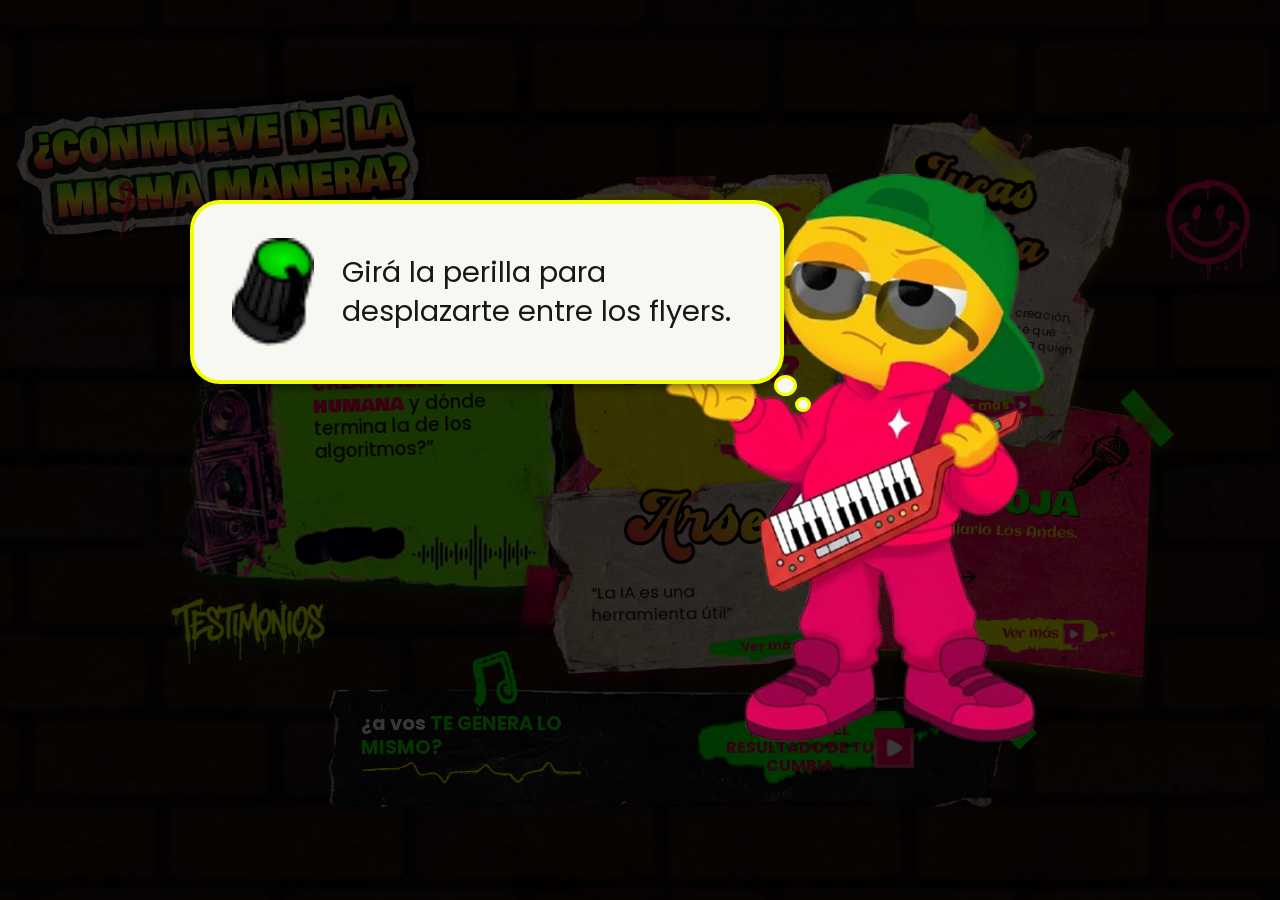
==== commit 48e35cfb: "Update entrevistas.html" ====
--- a/entrevistas.html
+++ b/entrevistas.html
@@ -99,7 +99,7 @@
             </blockquote>
             <div class="profile__row">
                 <figure class="profile__photo">
-                    <img src="imagenes/productor_khea.png" alt="Arse, productor de Khea">
+                    <img src="imagenes/arsefoto.png" alt="Arse, productor de Khea">
                 </figure>
                 <div class="profile__text">
                     <p>Arse considera que la IA es una <mark>herramienta útil</mark>, especialmente para explorar ideas y facilitar la comunicación entre artistas y productores.</p>
@@ -110,6 +110,11 @@
             <p class="profile__closing">
                 La intervención humana puede <strong class="profile__accent profile__accent--lg">marcar una diferencia:</strong>
                 una letra escrita por una persona o una producción musical trabajada por alguien puede aportar aquello que hace que una canción conecte con quien la escucha.
+            </p>
+            <p class="profile__exit-hint">
+                <span>¡Presioná</span>
+                <img src="imagenes/playok.png" alt="OK">
+                <span>para salir!</span>
             </p>
         </div>
     </dialog>
@@ -147,6 +152,11 @@
                 La IA puede reproducir los rasgos sonoros de la cumbia, pero
                 <strong class="profile__accent">¿alcanza con imitar un estilo para transmitir todo lo que hay detrás de él?</strong>
             </p>
+            <p class="profile__exit-hint">
+                <span>¡Presioná</span>
+                <img src="imagenes/playok.png" alt="OK">
+                <span>para salir!</span>
+            </p>
         </div>
     </dialog>
     <dialog class="profile profile--emocion" id="perfil-emocion" aria-labelledby="perfil-emocion-titulo">
@@ -170,6 +180,11 @@
                 que representa un espacio donde la<br>
                 inteligencia artificial <strong class="profile__no">NO</strong> puede competir.
             </p>
+            <p class="profile__exit-hint">
+                <span>¡Presioná</span>
+                <img src="imagenes/playok.png" alt="OK">
+                <span>para salir!</span>
+            </p>
         </div>
     </dialog>
 
@@ -193,6 +208,11 @@
                 algo verdaderamente<br>
                 personal.
             </p>
+            <p class="profile__exit-hint">
+                <span>¡Presioná</span>
+                <img src="imagenes/playok.png" alt="OK">
+                <span>para salir!</span>
+            </p>
         </div>
     </dialog>
 
--- a/entrevista.css
+++ b/entrevista.css
@@ -452,7 +452,7 @@
     justify-content: center;
     min-height: calc(var(--u) * 58);
     padding: calc(var(--u) * 8) calc(var(--u) * 24);
-    background: url("imagenes/nube%20amarrilla.png") center / 100% 100% no-repeat;
+    background: url("imagenes/nube%20verde%20entrevista.png") center / 100% 100% no-repeat;
     color: #ed004c;
     font-family: "Poppins", Arial, sans-serif;
     font-size: calc(var(--u) * 14);
@@ -473,14 +473,14 @@
 
 .interviews__listen:hover,
 .interviews__listen:focus-visible {
-    background-image: url("imagenes/nube%20rosa.png");
+    background-image: url("imagenes/nube%20rosa%20entrevista.png");
     color: #fff200;
     filter: brightness(1.08);
     transform: scale(1.04);
 }
 
 .interviews__listen:active {
-    background-image: url("imagenes/nube%20rosa.png");
+    background-image: url("imagenes/nube%20rosa%20entrevista.png");
 }
 
 .interviews__listen:focus-visible,
@@ -555,7 +555,7 @@
 }
 
 .interviews__listen.is-active {
-    background-image: url("imagenes/nube%20rosa.png");
+    background-image: url("imagenes/nube%20rosa%20entrevista.png");
     color: #fff200;
     filter: brightness(1.08);
     transform: scale(1.04);
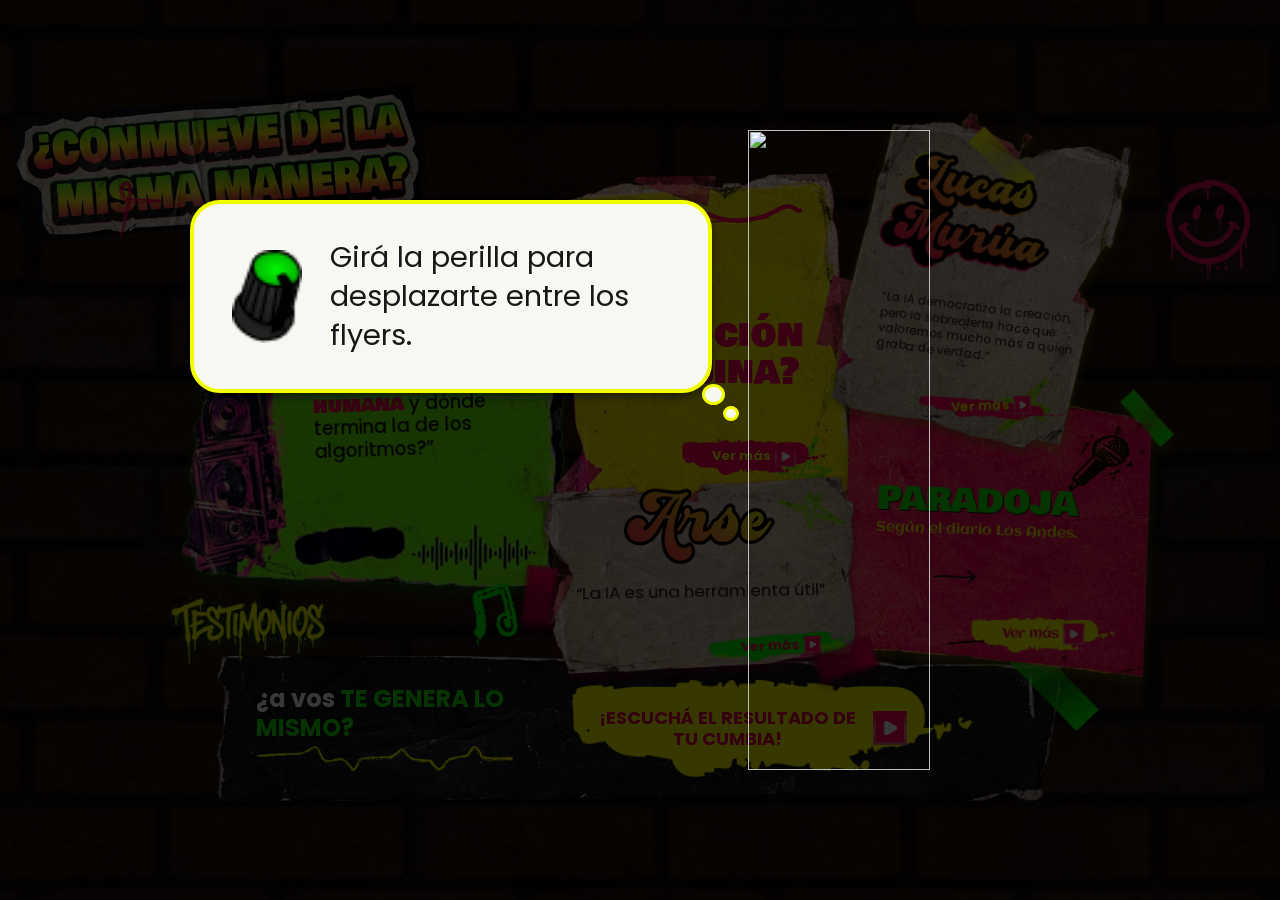
==== commit 92247bcc: "Update entrevistas.html" ====
--- a/entrevistas.html
+++ b/entrevistas.html
@@ -8,7 +8,7 @@
     <link rel="preconnect" href="https://fonts.googleapis.com">
     <link rel="preconnect" href="https://fonts.gstatic.com" crossorigin>
     <link href="https://fonts.googleapis.com/css2?family=Aclonica&family=Bowlby+One&family=Bowlby+One+SC&family=Lobster&family=Poppins:wght@400;500;700&display=swap" rel="stylesheet">
-    <link rel="stylesheet" href="entrevista.css?v=3">
+    <link rel="stylesheet" href="entrevista.css?v=4">
 </head>
 <body>
     <main class="interviews">
@@ -72,7 +72,7 @@
                 <img class="interviews__line" src="imagenes/linea%20banner.png" alt="" aria-hidden="true">
             </div>
             <a class="interviews__listen" href="resultadocancion.html" aria-label="Escuchá el resultado de tu cumbia">
-                Escuchá el resultado de tu cumbia
+                <span class="interviews__listen-label">¡Escuchá el resultado de tu cumbia!</span>
                 <img class="interviews__listen-icon" src="imagenes/playok.png" alt="">
             </a>
         </footer>
@@ -222,7 +222,7 @@
                 <img class="interviews-tutorial__knob" src="imagenes/perilla-tutorial.svg" alt="">
                 <p>Girá la perilla para desplazarte entre los flyers.</p>
             </div>
-            <img class="interviews-tutorial__character" src="imagenes/muneco%20tutorial%20nucleo1.png" alt="">
+            <img class="interviews-tutorial__character" src="imagenes/bichito%20wachin.png" alt="">
         </div>
     </aside>
 
--- a/entrevista.css
+++ b/entrevista.css
@@ -164,7 +164,14 @@
     width: calc(var(--u) * 320);
     height: calc(var(--u) * 370);
     padding: calc(var(--u) * 46) calc(var(--u) * 38) calc(var(--u) * 20) calc(var(--u) * 32);
-    background-image: url("imagenes/papel%20amarrillo.png");
+    background: none;
+}
+
+.paper--yellow::before {
+    content: "";
+    inset: 0;
+    z-index: 0;
+    background: url("imagenes/papel%20amarrillo.png") center / 100% 100% no-repeat;
     transform: rotate(-1deg);
 }
 
@@ -379,7 +386,7 @@
 
 .collage__doodle--note {
     left: calc(var(--u) * 480);
-    top: calc(var(--u) * 590);
+    top: calc(var(--u) * 520);
     width: calc(var(--u) * 48);
 }
 
@@ -392,16 +399,16 @@
 /* Llamado a escuchar la cumbia y enlace para volver */
 .interviews__footer {
     position: absolute;
-    left: calc(var(--u) * 270);
-    top: calc(var(--u) * 530);
+    left: calc(var(--u) * 170);
+    top: calc(var(--u) * 500);
     display: flex;
     align-items: center;
     justify-content: space-between;
     gap: calc(var(--u) * 30);
-    width: calc(var(--u) * 610);
+    width: calc(var(--u) * 760);
     aspect-ratio: 817 / 137;
     margin: 0;
-    padding: 0 calc(var(--u) * 66) 0 calc(var(--u) * 36);
+    padding: 0 calc(var(--u) * 88) 0 calc(var(--u) * 44);
     background: url("imagenes/banner%20entrevista.png") center / 100% 100% no-repeat;
     color: #fff;
 }
@@ -420,7 +427,7 @@
 .interviews__question {
     margin: 0;
     font-family: "Poppins", Arial, sans-serif;
-    font-size: calc(var(--u) * 17);
+    font-size: calc(var(--u) * 21);
     font-weight: 700;
     line-height: 1.2;
     text-transform: uppercase;
@@ -431,7 +438,7 @@
 }
 
 .interviews__prompt {
-    flex: 0 0 38%;
+    flex: 0 0 36%;
 }
 
 .interviews__line {
@@ -447,15 +454,19 @@
 
 .interviews__listen {
     display: inline-flex;
-    flex: 0 0 42%;
+    flex: 0 0 56%;
     align-items: center;
     justify-content: center;
-    min-height: calc(var(--u) * 58);
-    padding: calc(var(--u) * 8) calc(var(--u) * 24);
-    background: url("imagenes/nube%20verde%20entrevista.png") center / 100% 100% no-repeat;
+    gap: calc(var(--u) * 4);
+    min-height: 0;
+    aspect-ratio: 353 / 85;
+    padding: calc(var(--u) * 8) calc(var(--u) * 36);
+    background: url("imagenes/nube%20amarrilla.png") center / 100% 100% no-repeat;
+    --nube-amarilla: url("[data-uri]");
+    --nube-rosa: url("[data-uri]");
     color: #ed004c;
     font-family: "Poppins", Arial, sans-serif;
-    font-size: calc(var(--u) * 14);
+    font-size: calc(var(--u) * 16);
     font-weight: 700;
     line-height: 1.15;
     text-align: center;
@@ -464,23 +475,32 @@
     transition: transform 150ms ease, filter 150ms ease;
 }
 
+.interviews__listen-label {
+    flex: 1;
+    min-width: 0;
+    transform: translateX(-26px);
+}
+
 .interviews__listen-icon {
     display: block;
-    width: calc(var(--u) * 35);
+    flex: 0 0 auto;
+    width: calc(var(--u) * 30);
     height: auto;
-    left: calc(var(--u) * -8);
+    transform: translateX(-25px);
 }
 
 .interviews__listen:hover,
 .interviews__listen:focus-visible {
-    background-image: url("imagenes/nube%20rosa%20entrevista.png");
+    background-image: var(--nube-rosa);
+    background-size: 115% 115%;
     color: #fff200;
     filter: brightness(1.08);
     transform: scale(1.04);
 }
 
 .interviews__listen:active {
-    background-image: url("imagenes/nube%20rosa%20entrevista.png");
+    background-image: var(--nube-rosa);
+    background-size: 115% 115%;
 }
 
 .interviews__listen:focus-visible,
@@ -555,7 +575,8 @@
 }
 
 .interviews__listen.is-active {
-    background-image: url("imagenes/nube%20rosa%20entrevista.png");
+    background-image: var(--nube-rosa);
+    background-size: 115% 115%;
     color: #fff200;
     filter: brightness(1.08);
     transform: scale(1.04);
@@ -663,8 +684,14 @@
 
 .profile--arse .profile__paper,
 .profile--lucas .profile__paper {
-    background-size: 140% 200%;
+    background-size: 200% 124%;
     background-position: left center;
+}
+
+.profile--arse .profile__paper,
+.profile--lucas .profile__paper {
+    background-size: 130% 121%;
+    background-position: center;
 }
 
 @media (min-width: 701px) {
@@ -876,6 +903,19 @@
     line-height: 1.5;
 }
 
+.profile--arse .profile__closing,
+.profile--lucas .profile__closing {
+    padding-bottom: calc(var(--m) * 44);
+}
+
+.profile--lucas .profile__closing {
+    margin-left: calc(var(--m) * 55);
+}
+
+.profile--arse .profile__closing {
+    margin-left: calc(var(--m) * 40);
+}
+
 .profile__accent {
     color: #ff0054;
     font-weight: 600;
@@ -964,6 +1004,19 @@
 
     .profile__closing {
         margin: 0;
+    }
+
+    .profile--arse .profile__closing,
+    .profile--lucas .profile__closing {
+        padding-bottom: 0;
+    }
+
+    .profile--lucas .profile__closing {
+        margin-left: 0;
+    }
+
+    .profile--arse .profile__closing {
+        margin-left: 0;
     }
 
     .profile__star {
@@ -1113,7 +1166,7 @@
 
     .collage__doodle--note {
         top: auto;
-        bottom: 34%;
+        bottom: 44%;
         left: 4px;
         width: 40px;
     }
@@ -1185,6 +1238,7 @@
 
 .paper--yellow h2 {
     position: absolute;
+    z-index: 1;
     top: 50%;
     left: 50%;
     width: calc(100% - var(--u) * 72);
@@ -1196,8 +1250,19 @@
 }
 
 .paper--yellow .paper__tag {
+    position: relative;
+    z-index: 1;
     align-self: flex-end;
     margin-bottom: calc(var(--u) * 28);
+    width: calc(var(--u) * 150);
+    aspect-ratio: 353 / 85;
+    font-size: calc(var(--u) * 13.5);
+    background: url("imagenes/nube%20rosa.png") center / 100% 100% no-repeat;
+    transform: none;
+}
+
+.paper--yellow .paper__tag-icon {
+    width: calc(var(--u) * 22);
 }
 
 .paper__squiggle {
@@ -1316,11 +1381,13 @@
     }
 
     .paper--arse p {
-        left: 18%;
+        left: 8%;
         top: 50%;
-        width: 50%;
+        width: 84%;
         font-size: calc(var(--u) * 17.5);
         line-height: 1.3;
+        text-align: center;
+        white-space: nowrap;
     }
 
     .paper--lucas .paper__tag,
@@ -1626,6 +1693,39 @@
     top: 64.8%;
 }
 
+.profile__exit-hint {
+    position: absolute;
+    right: 7%;
+    bottom: 5%;
+    display: flex;
+    align-items: center;
+    gap: calc(var(--m) * 8);
+    margin: 0;
+    color: #151515;
+    font-size: calc(var(--m) * 18.5);
+    font-style: italic;
+    font-weight: 600;
+    white-space: nowrap;
+}
+
+.profile__exit-hint img {
+    display: block;
+    width: calc(var(--m) * 36);
+    height: calc(var(--m) * 36);
+    object-fit: contain;
+}
+
+.profile--paradoja .profile__exit-hint {
+    right: 18%;
+    color: #fff;
+}
+
+.profile--emocion .profile__exit-hint {
+    right: 20%;
+    top: 80%;
+    bottom: 8%;
+}
+
 .profile--paradoja .profile__copy {
     color: #f1ff00;
     font-size: calc(var(--m) * 28);
@@ -1725,6 +1825,18 @@
     .profile--emocion .profile__copy br,
     .profile--paradoja .profile__copy br {
         display: none;
+    }
+
+    .profile__exit-hint {
+        position: static;
+        justify-content: center;
+        margin-top: 8px;
+        font-size: 15px;
+    }
+
+    .profile__exit-hint img {
+        width: 32px;
+        height: 32px;
     }
 }
 
@@ -1756,9 +1868,9 @@
 
 .interviews-tutorial__character {
     position: absolute;
-    right: 0;
+    right: -7%;
     bottom: 0;
-    width: 54%;
+    width: 45%;
     height: 100%;
     object-fit: contain;
     object-position: bottom right;
@@ -1773,7 +1885,7 @@
     align-items: center;
     gap: clamp(16px, 2.6vw, 28px);
     box-sizing: border-box;
-    width: 66%;
+    width: 58%;
     padding: clamp(22px, 3.6vw, 34px) clamp(24px, 3.8vw, 38px);
     border: 4px solid #f1ff00;
     border-radius: 30px;
@@ -1827,11 +1939,12 @@
     }
 
     .interviews-tutorial__character {
-        width: 60%;
+        right: -5%;
+        width: 45%;
     }
 
     .interviews-tutorial__message {
-        width: 68%;
+        width: 58%;
         padding: 16px 18px;
         gap: 10px;
         font-size: clamp(0.95rem, 4.2vw, 1.15rem);
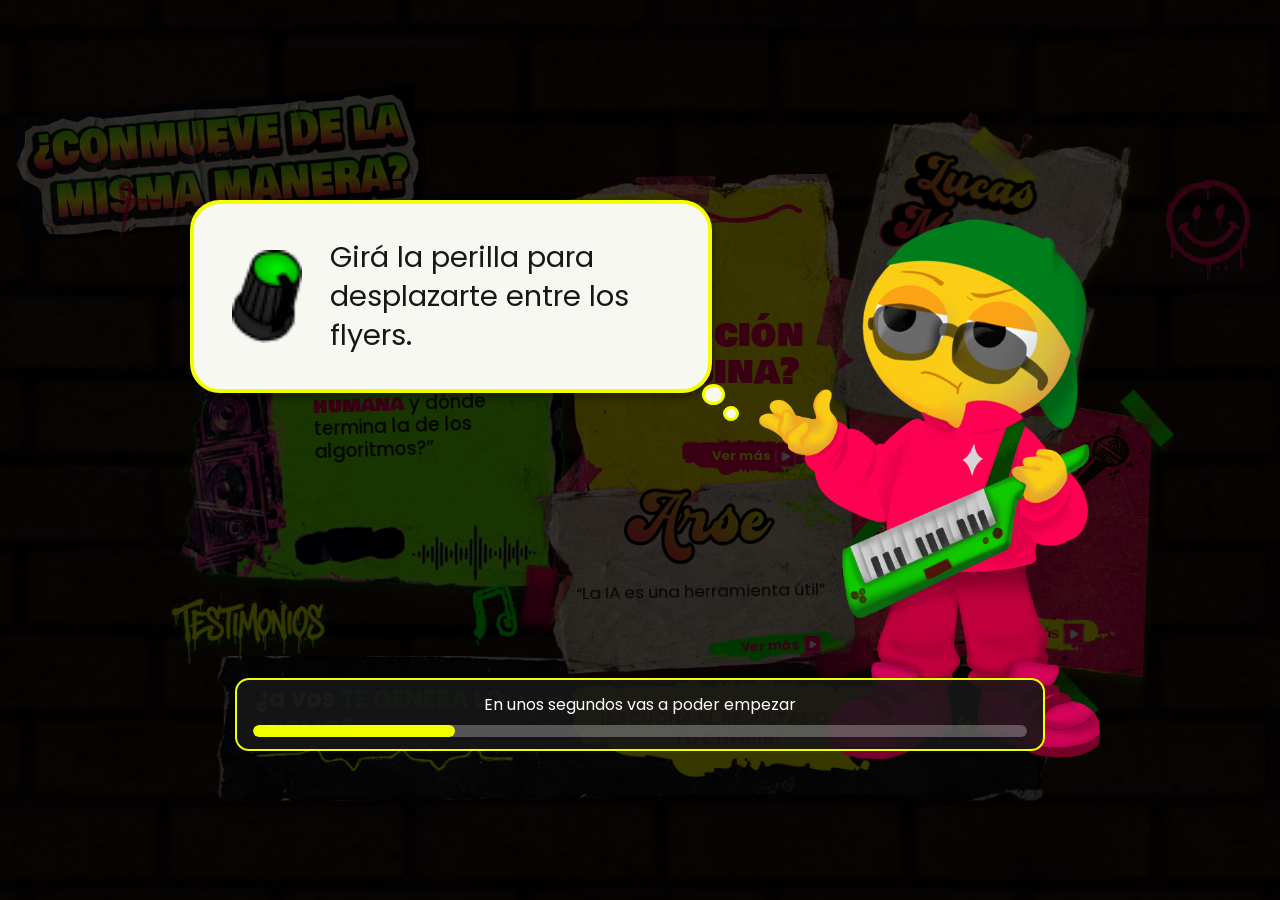
==== commit 959e8115: "Update entrevistas.html" ====
--- a/entrevistas.html
+++ b/entrevistas.html
@@ -223,6 +223,21 @@
                 <p>Girá la perilla para desplazarte entre los flyers.</p>
             </div>
             <img class="interviews-tutorial__character" src="imagenes/bichito%20wachin.png" alt="">
+            <div class="tutorial-loading">
+                <p>En unos segundos vas a poder empezar</p>
+                <div
+                    class="tutorial-progress"
+                    id="tutorial-progress"
+                    role="progressbar"
+                    aria-label="Tiempo de espera del tutorial"
+                    aria-valuemin="0"
+                    aria-valuemax="100"
+                    aria-valuenow="0"
+                    aria-live="off"
+                >
+                    <span id="tutorial-progress-fill"></span>
+                </div>
+            </div>
         </div>
     </aside>
 
@@ -256,10 +271,24 @@
 // Tutorial inicial: mientras se ve, la perilla y el botón no hacen nada
 const tutorial = document.querySelector("#interviews-tutorial");
 const tutorialTerminado = () => tutorial.classList.contains("is-dismissed");
-window.setTimeout(() => {
+const tutorialProgress = document.querySelector("#tutorial-progress");
+const tutorialProgressFill = document.querySelector("#tutorial-progress-fill");
+const tutorialDuration = 6000;
+const tutorialStartedAt = performance.now();
+function updateTutorialProgress(now) {
+    const progress = Math.min(((now - tutorialStartedAt) / tutorialDuration) * 100, 100);
+    tutorialProgress.setAttribute("aria-valuenow", String(Math.round(progress)));
+    tutorialProgressFill.style.width = `${progress}%`;
+
+    if (progress < 100) {
+        window.requestAnimationFrame(updateTutorialProgress);
+        return;
+    }
+
     tutorial.classList.add("is-dismissed");
     tutorial.setAttribute("aria-hidden", "true");
-}, 6000);
+}
+window.requestAnimationFrame(updateTutorialProgress);
 
 document.addEventListener("potenciometro", (e) => {
     if (!tutorialTerminado()) return;
--- a/entrevista.css
+++ b/entrevista.css
@@ -1866,6 +1866,43 @@
     min-height: 300px;
 }
 
+.tutorial-loading {
+    position: absolute;
+    z-index: 2;
+    right: 5%;
+    bottom: 3%;
+    left: 5%;
+    display: grid;
+    gap: 8px;
+    padding: 12px 16px;
+    border: 2px solid #f1ff00;
+    border-radius: 14px;
+    background: rgb(23 23 23 / 88%);
+    color: #fff;
+    font-family: "Poppins", Arial, sans-serif;
+    font-size: clamp(0.85rem, 2vw, 1rem);
+    text-align: center;
+}
+
+.tutorial-loading p {
+    margin: 0;
+}
+
+.tutorial-progress {
+    overflow: hidden;
+    height: 12px;
+    border-radius: 999px;
+    background: rgb(255 255 255 / 28%);
+}
+
+.tutorial-progress span {
+    display: block;
+    width: 0;
+    height: 100%;
+    border-radius: inherit;
+    background: #f1ff00;
+}
+
 .interviews-tutorial__character {
     position: absolute;
     right: -7%;
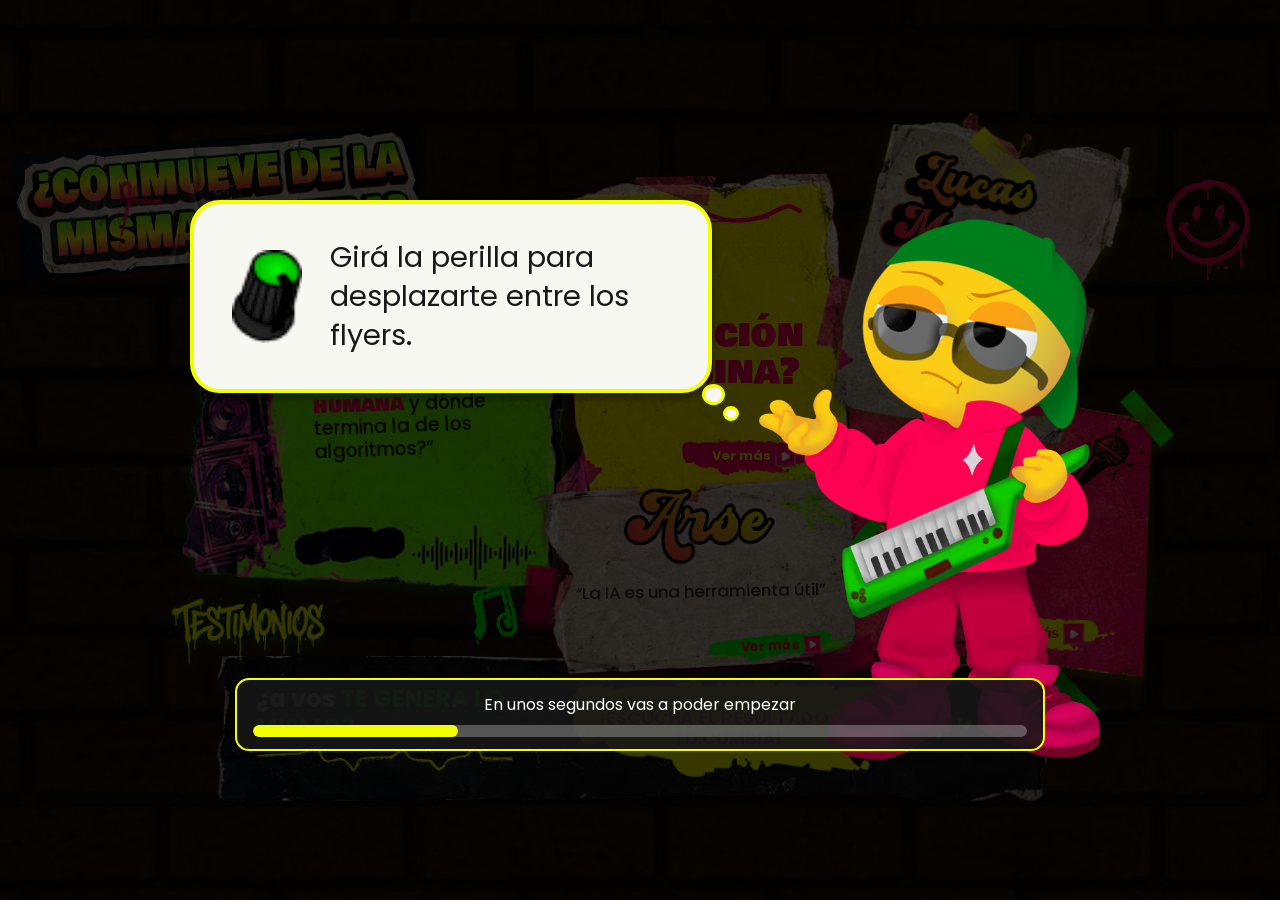
==== commit 7bf5e8b3: "Update entrevistas.html" ====
--- a/entrevistas.html
+++ b/entrevistas.html
@@ -9,6 +9,7 @@
     <link rel="preconnect" href="https://fonts.gstatic.com" crossorigin>
     <link href="https://fonts.googleapis.com/css2?family=Aclonica&family=Bowlby+One&family=Bowlby+One+SC&family=Lobster&family=Poppins:wght@400;500;700&display=swap" rel="stylesheet">
     <link rel="stylesheet" href="entrevista.css?v=4">
+    <link rel="stylesheet" href="boton-atras.css">
 </head>
 <body>
     <main class="interviews">
@@ -325,6 +326,14 @@
     }
 });
 
+document.addEventListener("boton-atras-arduino", (event) => {
+    const abierto = perfilAbierto();
+    if (abierto) {
+        abierto.close();
+        event.preventDefault();
+    }
+});
+
         // Al apretar los carteles blancos (Lucas y Arse) se abre su perfil completo
         document.querySelectorAll("[data-perfil]").forEach((cartel) => {
             const perfil = document.getElementById(cartel.dataset.perfil);
--- a/entrevista.css
+++ b/entrevista.css
@@ -45,7 +45,7 @@
 .interviews__header {
     position: absolute;
     left: 0;
-    top: 0;
+    top: calc(var(--u) * 34);
     margin: 0;
 }
 
--- a/boton-atras.css
+++ b/boton-atras.css
@@ -0,0 +1,27 @@
+.screen-back-button {
+    position: fixed;
+    z-index: 100;
+    top: 20px;
+    left: clamp(16px, 3vw, 40px);
+    display: inline-flex;
+    align-items: center;
+    gap: 8px;
+    padding: 0;
+    border: 0;
+    background: transparent;
+    color: #fff;
+    font: italic 600 clamp(0.95rem, 2vw, 1.25rem) "Poppins", Arial, sans-serif;
+    line-height: 1.2;
+    cursor: pointer;
+}
+
+.screen-back-button svg {
+    flex: none;
+    width: clamp(26px, 3.4vw, 36px);
+    height: clamp(26px, 3.4vw, 36px);
+}
+
+.screen-back-button:focus-visible {
+    outline: 2px solid #f1ff00;
+    outline-offset: 4px;
+}
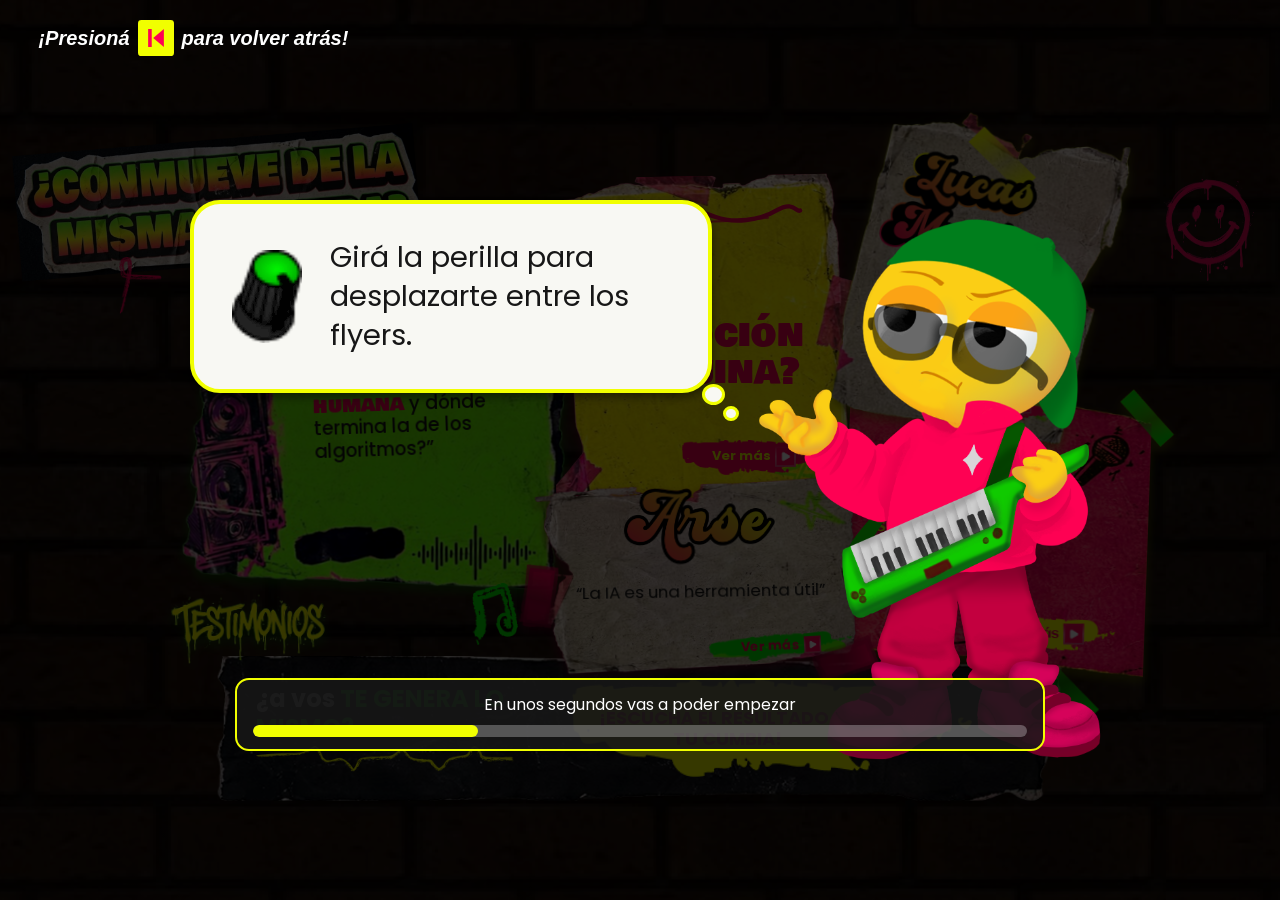
==== commit 980b33c4: "Update entrevistas.html" ====
--- a/entrevistas.html
+++ b/entrevistas.html
@@ -114,7 +114,11 @@
             </p>
             <p class="profile__exit-hint">
                 <span>¡Presioná</span>
-                <img src="imagenes/playok.png" alt="OK">
+                <svg class="profile__exit-icon" viewBox="0 0 32 32" aria-hidden="true">
+                    <rect width="32" height="32" rx="3" fill="#f1ff00"/>
+                    <rect x="9" y="8" width="3.2" height="16" fill="#ff0054"/>
+                    <path d="M23 8v16L13.5 16z" fill="#ff0054"/>
+                </svg>
                 <span>para salir!</span>
             </p>
         </div>
@@ -155,7 +159,11 @@
             </p>
             <p class="profile__exit-hint">
                 <span>¡Presioná</span>
-                <img src="imagenes/playok.png" alt="OK">
+                <svg class="profile__exit-icon" viewBox="0 0 32 32" aria-hidden="true">
+                    <rect width="32" height="32" rx="3" fill="#f1ff00"/>
+                    <rect x="9" y="8" width="3.2" height="16" fill="#ff0054"/>
+                    <path d="M23 8v16L13.5 16z" fill="#ff0054"/>
+                </svg>
                 <span>para salir!</span>
             </p>
         </div>
@@ -183,7 +191,11 @@
             </p>
             <p class="profile__exit-hint">
                 <span>¡Presioná</span>
-                <img src="imagenes/playok.png" alt="OK">
+                <svg class="profile__exit-icon" viewBox="0 0 32 32" aria-hidden="true">
+                    <rect width="32" height="32" rx="3" fill="#f1ff00"/>
+                    <rect x="9" y="8" width="3.2" height="16" fill="#ff0054"/>
+                    <path d="M23 8v16L13.5 16z" fill="#ff0054"/>
+                </svg>
                 <span>para salir!</span>
             </p>
         </div>
@@ -211,7 +223,11 @@
             </p>
             <p class="profile__exit-hint">
                 <span>¡Presioná</span>
-                <img src="imagenes/playok.png" alt="OK">
+                <svg class="profile__exit-icon" viewBox="0 0 32 32" aria-hidden="true">
+                    <rect width="32" height="32" rx="3" fill="#f1ff00"/>
+                    <rect x="9" y="8" width="3.2" height="16" fill="#ff0054"/>
+                    <path d="M23 8v16L13.5 16z" fill="#ff0054"/>
+                </svg>
                 <span>para salir!</span>
             </p>
         </div>
--- a/entrevista.css
+++ b/entrevista.css
@@ -374,7 +374,7 @@
 
 .collage__doodle--ribbon {
     left: calc(var(--u) * 112);
-    top: calc(var(--u) * 100);
+    top: calc(var(--u) * 180);
     width: calc(var(--u) * 44);
 }
 
@@ -1708,11 +1708,11 @@
     white-space: nowrap;
 }
 
-.profile__exit-hint img {
+.profile__exit-icon {
     display: block;
     width: calc(var(--m) * 36);
     height: calc(var(--m) * 36);
-    object-fit: contain;
+    flex: none;
 }
 
 .profile--paradoja .profile__exit-hint {
@@ -1834,7 +1834,7 @@
         font-size: 15px;
     }
 
-    .profile__exit-hint img {
+    .profile__exit-icon {
         width: 32px;
         height: 32px;
     }
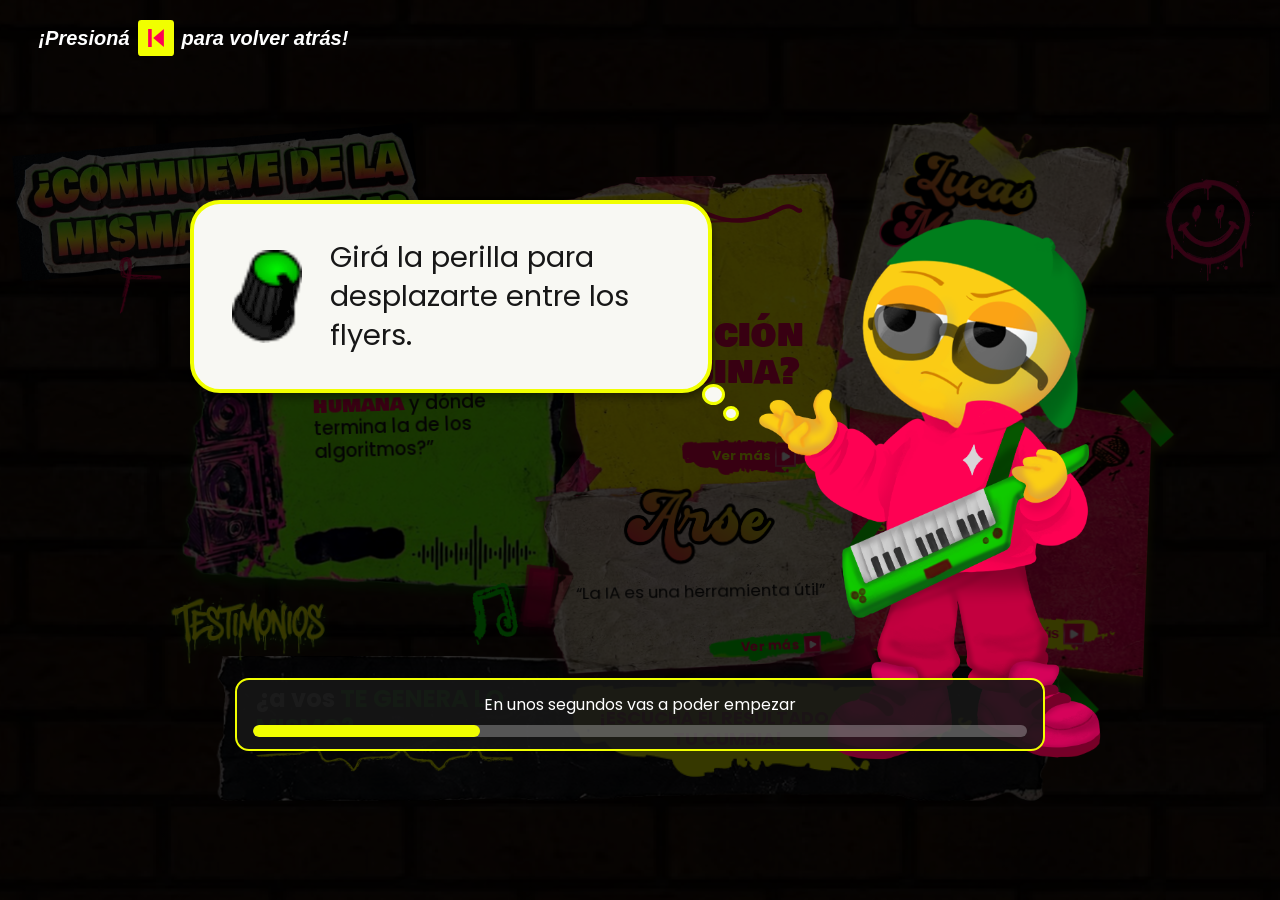
==== commit 2e21d8d7: "Update entrevistas.html" ====
--- a/entrevistas.html
+++ b/entrevistas.html
@@ -326,10 +326,7 @@
 document.addEventListener("boton-arduino", () => {
     if (!tutorialTerminado()) return;
     const abierto = perfilAbierto();
-    if (abierto) {
-        abierto.close();
-        return;
-    }
+    if (abierto) return;
     if (opcionActual === -1) return; // todavía no giró el pote
 
     const elegido = opciones[opcionActual];
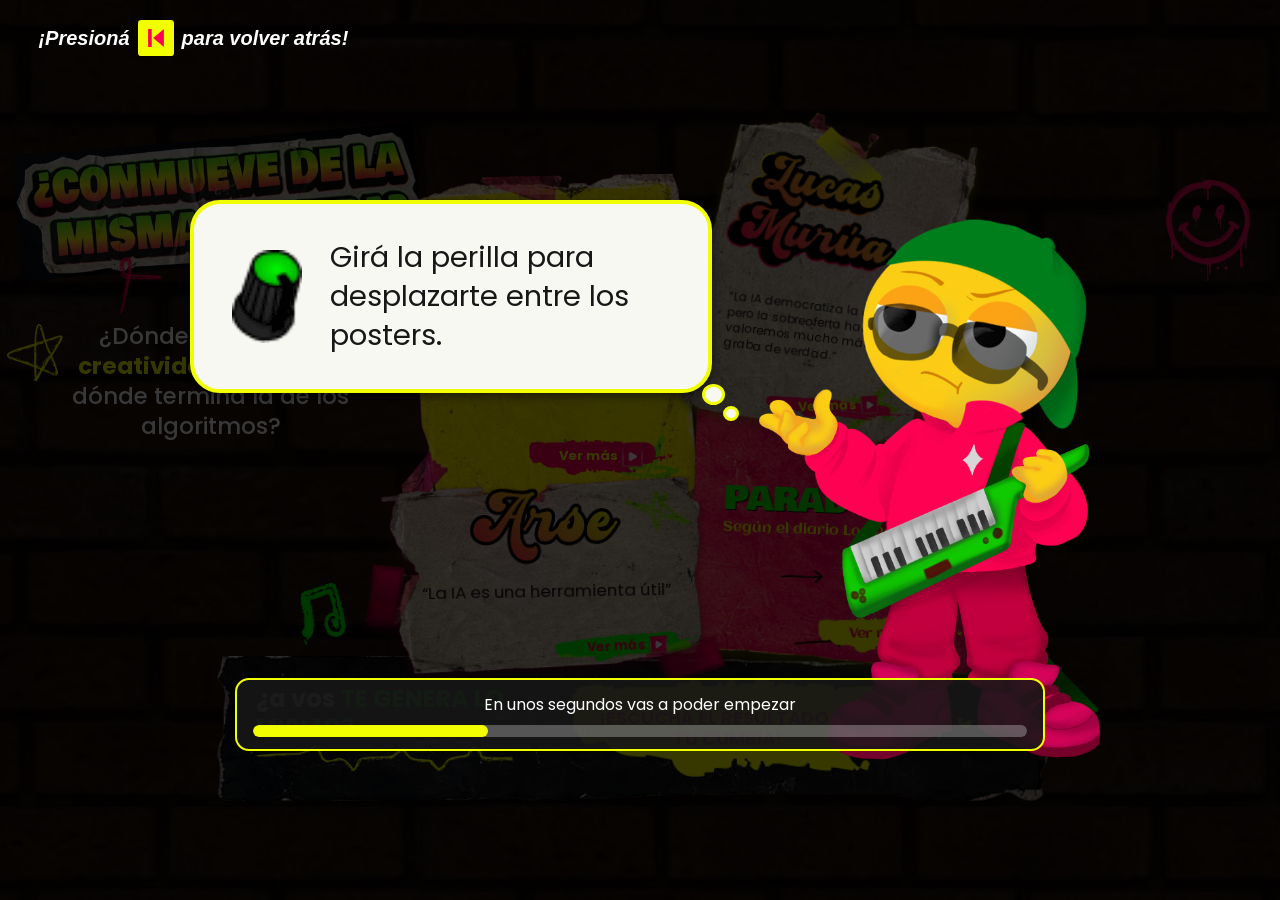
==== commit 673f78a9: "Update entrevistas.html" ====
--- a/entrevistas.html
+++ b/entrevistas.html
@@ -22,12 +22,9 @@
         </header>
 
         <section class="collage" aria-label="Testimonios y preguntas sobre la música creada con inteligencia artificial">
-            <article class="paper paper--green">
-                <h2 class="paper__eyebrow"><img class="paper__eyebrow-img" src="imagenes/testimonios.png" alt="Testimonios"></h2>
-                <p class="paper__quote">
-                    ¿Dónde empieza la <strong>creatividad humana</strong> y dónde termina la de los algoritmos?”
-                </p>
-            </article>
+            <p class="collage__question">
+                ¿Dónde empieza la <strong>creatividad humana</strong> y dónde termina la de los algoritmos?
+            </p>
 
             <article class="paper paper--yellow" role="button" tabindex="0" aria-haspopup="dialog" aria-label="¿Emoción genuina?: ver más" data-perfil="perfil-emocion">
                 <h2>¿Emoción genuina?</h2>
@@ -237,7 +234,7 @@
         <div class="interviews-tutorial__content">
             <div class="interviews-tutorial__message">
                 <img class="interviews-tutorial__knob" src="imagenes/perilla-tutorial.svg" alt="">
-                <p>Girá la perilla para desplazarte entre los flyers.</p>
+                <p>Girá la perilla para desplazarte entre los posters.</p>
             </div>
             <img class="interviews-tutorial__character" src="imagenes/bichito%20wachin.png" alt="">
             <div class="tutorial-loading">
--- a/entrevista.css
+++ b/entrevista.css
@@ -113,53 +113,29 @@
     pointer-events: none;
 }
 
-/* Verde: testimonios */
-.paper--green {
+.collage__question {
+    position: absolute;
     z-index: 1;
-    left: calc(var(--u) * 142);
-    top: calc(var(--u) * 175);
-    width: calc(var(--u) * 480);
-    height: calc(var(--u) * 385);
-    padding: calc(var(--u) * 100) calc(var(--u) * 74) calc(var(--u) * 81) calc(var(--u) * 173);
-    background-image: url("imagenes/papel%20verde.png");
-    transform: rotate(-2deg);
-}
-
-.paper--green .paper__quote {
-    font-size: calc(var(--u) * 19.5);
+    top: calc(var(--u) * 248);
+    left: calc(var(--u) * 32);
+    width: calc(var(--u) * 350);
+    margin: 0;
+    color: #fff;
+    font-size: calc(var(--u) * 24);
     font-weight: 500;
-    line-height: 1.22;
-    color: #151515;
-}
-
-.paper--green strong {
-    font-family: "Bowlby One SC", Impact, sans-serif;
-    color: #ff0054;
-    text-transform: uppercase;
-    font-size: 0.95em;
-}
-
-.paper--green .paper__eyebrow {
-    position: absolute;
-    top: calc(var(--u) * 335);
-    left: calc(var(--u) * 4);
-    margin: 0;
-    line-height: 0;
-    transform: rotate(-2deg);
-    transform-origin: left top;
-}
-
-.paper__eyebrow-img {
-    display: block;
-    width: calc(var(--u) * 185);
-    max-width: none;
-    height: auto;
+    line-height: 1.3;
+    text-align: center;
+}
+
+.collage__question strong {
+    color: #f1ff00;
+    font-weight: 700;
 }
 
 /* Amarillo: emoción genuina */
 .paper--yellow {
     z-index: 2;
-    left: calc(var(--u) * 565);
+    left: calc(var(--u) * 405);
     top: calc(var(--u) * 95);
     width: calc(var(--u) * 320);
     height: calc(var(--u) * 370);
@@ -289,7 +265,7 @@
 /* Rosa: la paradoja */
 .paper--pink {
     z-index: 2;
-    left: calc(var(--u) * 870);
+    left: calc(var(--u) * 710);
     top: calc(var(--u) * 270);
     width: calc(var(--u) * 315);
     height: calc(var(--u) * 355);
@@ -328,7 +304,7 @@
 /* Gris ancho: Arse */
 .paper--arse {
     z-index: 3;
-    left: calc(var(--u) * 540);
+    left: calc(var(--u) * 380);
     top: calc(var(--u) * 405);
     width: calc(var(--u) * 356);
     height: calc(var(--u) * 225);
@@ -379,13 +355,13 @@
 }
 
 .collage__doodle--star {
-    left: calc(var(--u) * 477);
-    top: calc(var(--u) * 120);
+    left: calc(var(--u) * -5);
+    top: calc(var(--u) * 250);
     width: calc(var(--u) * 58);
 }
 
 .collage__doodle--note {
-    left: calc(var(--u) * 480);
+    left: calc(var(--u) * 300);
     top: calc(var(--u) * 520);
     width: calc(var(--u) * 48);
 }
@@ -549,7 +525,6 @@
 }
 
 /* Cada cartel guarda su capa original y su color de brillo */
-.paper--green  { --z: 1; --glow-color: rgb(22 237 0 / 85%); }
 .paper--yellow { --z: 2; }
 .paper--pink   { --z: 2; }
 .paper--lucas  { --z: 3; --glow-color: rgb(240 255 0 / 90%); }
@@ -557,7 +532,7 @@
 
 /* Estado "enfocado": a todo color + brillo + un poco más grande, por encima de los demás */
 
-.paper:not(.paper--green):is(:hover, :focus-visible, .is-selected) {
+.paper:is(:hover, :focus-visible, .is-selected) {
     z-index: 6;
     --glow-size: 16;
     --lift: 1.03;
@@ -566,8 +541,7 @@
 }
 
 /* Estado "apagado": se oscurece pero conserva el color */
-.interviews:has(.paper:not(.paper--green):is(:hover, :focus-visible, .is-selected)) .paper:not(:is(:hover, :focus-visible, .is-selected)),
-.interviews:has(.paper:not(.paper--green):is(:hover, :focus-visible, .is-selected)) .paper--green,
+.interviews:has(.paper:is(:hover, :focus-visible, .is-selected)) .paper:not(:is(:hover, :focus-visible, .is-selected)),
 .interviews:has(.interviews__listen.is-active) .paper {
     --glow-size: 0;
     --lift: 1;
@@ -583,7 +557,7 @@
 }
 
 @media (hover: hover) {
-    .interviews:has(.paper:not(.paper--green):hover) .interviews__footer {
+    .interviews:has(.paper:hover) .interviews__footer {
         filter: brightness(0.42);
     }
 
@@ -1065,7 +1039,6 @@
         margin: 0 auto;
     }
 
-    .paper--green,
     .paper--yellow,
     .paper--lucas,
     .paper--pink,
@@ -1080,10 +1053,16 @@
         padding: 46px 42px;
     }
 
-    .paper--green {
-        min-height: 280px;
-        margin-bottom: 36px;
-        padding: 94px 36px 35px 102px;
+    .collage__question {
+        position: relative;
+        top: auto;
+        left: auto;
+        width: min(100%, 390px);
+        margin: 0 auto 24px;
+        color: #fff;
+        font-size: clamp(1.2rem, 5vw, 1.6rem);
+        line-height: 1.3;
+        text-align: center;
     }
 
     .paper--yellow {
@@ -1117,7 +1096,6 @@
     }
 
     .paper p,
-    .paper--green .paper__quote,
     .paper--yellow p,
     .paper--lucas p,
     .paper--pink p,
@@ -1139,16 +1117,6 @@
         width: 200px;
         margin-top: -6px;
         margin-bottom: -26px;
-    }
-
-    .paper--green .paper__eyebrow {
-        top: auto;
-        bottom: -34px;
-        left: 8px;
-    }
-
-    .paper__eyebrow-img {
-        width: 150px;
     }
 
     .collage__doodle--ribbon {
@@ -1495,7 +1463,7 @@
    ============================================================ */
 @media (min-width: 701px) {
     .paper--lucas {
-        left: calc(var(--u) * 800);
+        left: calc(var(--u) * 640);
         top: calc(var(--u) * -3);
         width: calc(var(--u) * 400);
         height: calc(var(--u) * 410);
